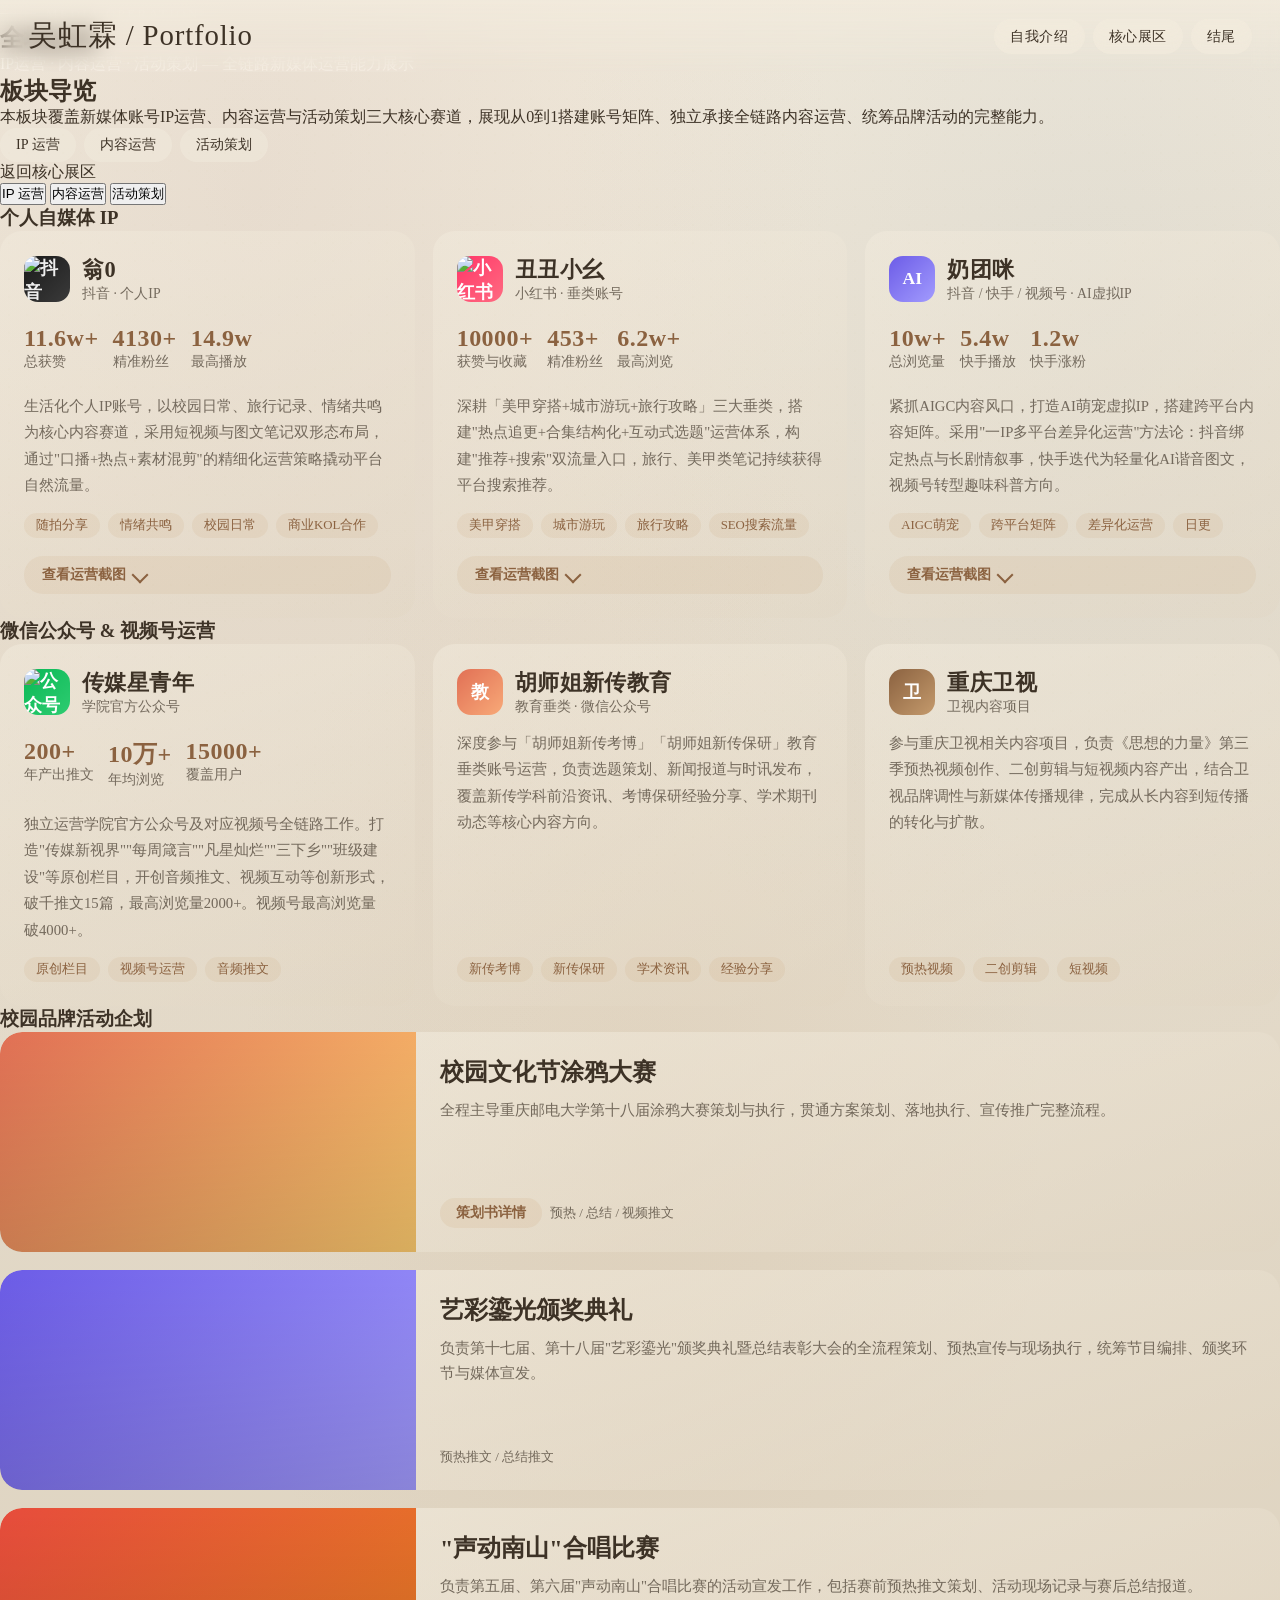
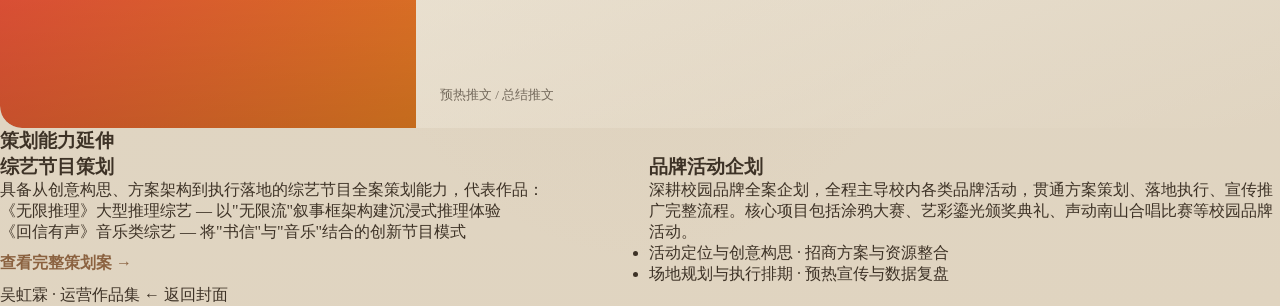
==== operate.html @ c3a998fe "初始化作品集网站 纯原生 HTML+CSS+JS 个人作品集，包含影像/运营/文案三大板块。" ====
<!DOCTYPE html>
<html lang="zh-CN">
<head>
    <meta charset="UTF-8">
    <meta name="viewport" content="width=device-width, initial-scale=1.0">
    <title>全域运营 - 新媒体与活动全链路展示</title>
    <link rel="stylesheet" href="style.css">
    <script defer src="main.js"></script>
</head>
<body>
    <main class="detail-shell">
        <header class="site-topbar">
            <a class="brand" href="index.html#about">吴虹霖 / Portfolio</a>
            <nav class="quick-links" aria-label="页面导航">
                <a href="index.html#about">自我介绍</a>
                <a href="index.html#board-motion">核心展区</a>
                <a href="index.html#closing">结尾</a>
            </nav>
        </header>

        <section class="detail-hero operate-hero">
            <div class="detail-hero__layout">
                <div class="detail-hero__media operate-hero__media">
                    <span class="eyebrow" style="color:#fff8ee">Media Operation</span>
                    <h1>全域运营</h1>
                    <p style="color:rgba(255,250,243,0.88)">IP运营 · 内容运营 · 活动策划 — 全链路新媒体运营能力展示</p>
                </div>
                <div class="detail-panel">
                    <h2>板块导览</h2>
                    <p>本板块覆盖新媒体账号IP运营、内容运营与活动策划三大核心赛道，展现从0到1搭建账号矩阵、独立承接全链路内容运营、统筹品牌活动的完整能力。</p>
                    <div class="tag-row">
                        <span>IP 运营</span>
                        <span>内容运营</span>
                        <span>活动策划</span>
                    </div>
                    <a class="link-button" href="index.html#showcase">返回核心展区</a>
                </div>
            </div>
        </section>

        <section class="operate-nav" role="tablist" aria-label="运营分类">
            <button class="operate-nav-tab is-active" type="button" data-target="ocat-ip">IP 运营</button>
            <button class="operate-nav-tab" type="button" data-target="ocat-content">内容运营</button>
            <button class="operate-nav-tab" type="button" data-target="ocat-event">活动策划</button>
        </section>

        <!-- IP 运营 -->
        <section id="ocat-ip" class="operate-cat is-active">

            <div class="operate-subcat">
                <h3 class="operate-subcat__title">个人自媒体 IP</h3>
                <div class="operate-grid operate-grid--3">

                    <!-- 抖音-翁0 -->
                    <article class="operate-card">
                        <div class="operate-card__header">
                            <div class="operate-card__icon operate-card__icon--douyin">
                                <img src="assets/operate/douyin_icon.png" alt="抖音">
                            </div>
                            <div>
                                <h3>翁0</h3>
                                <span style="color:var(--muted);font-size:0.86rem">抖音 · 个人IP</span>
                            </div>
                        </div>
                        <div class="operate-card__stat">
                            <div><strong>11.6w+</strong><span>总获赞</span></div>
                            <div><strong>4130+</strong><span>精准粉丝</span></div>
                            <div><strong>14.9w</strong><span>最高播放</span></div>
                        </div>
                        <p>生活化个人IP账号，以校园日常、旅行记录、情绪共鸣为核心内容赛道，采用短视频与图文笔记双形态布局，通过"口播+热点+素材混剪"的精细化运营策略撬动平台自然流量。</p>
                        <div class="operate-card__tags">
                            <span>随拍分享</span>
                            <span>情绪共鸣</span>
                            <span>校园日常</span>
                            <span>商业KOL合作</span>
                        </div>
                        <button class="gallery-toggle" type="button" aria-expanded="false">查看运营截图</button>
                        <div class="gallery-strip" hidden>
                            <div class="gallery-strip__inner">
                                <figure class="gallery-fig">
                                    <img src="assets/operate/weng0/overview.png" alt="账号总览" loading="lazy">
                                    <figcaption>账号主页总览</figcaption>
                                </figure>
                                <figure class="gallery-fig">
                                    <img src="assets/operate/weng0/viral.png" alt="爆款内容" loading="lazy">
                                    <figcaption>爆款内容数据</figcaption>
                                </figure>
                                <figure class="gallery-fig">
                                    <img src="assets/operate/weng0/kol1.png" alt="KOL合作1" loading="lazy">
                                    <figcaption>商业KOL合作</figcaption>
                                </figure>
                                <figure class="gallery-fig">
                                    <img src="assets/operate/weng0/kol2.png" alt="KOL合作2" loading="lazy">
                                    <figcaption>KOL合作案例</figcaption>
                                </figure>
                                <figure class="gallery-fig">
                                    <img src="assets/operate/weng0/hot1.png" alt="热点内容1" loading="lazy">
                                    <figcaption>热点内容</figcaption>
                                </figure>
                                <figure class="gallery-fig">
                                    <img src="assets/operate/weng0/hot2.png" alt="热点内容2" loading="lazy">
                                    <figcaption>热门视频</figcaption>
                                </figure>
                            </div>
                        </div>
                    </article>

                    <!-- 小红书-丑丑小幺 -->
                    <article class="operate-card">
                        <div class="operate-card__header">
                            <div class="operate-card__icon operate-card__icon--xhs">
                                <img src="assets/operate/xhs_icon.png" alt="小红书">
                            </div>
                            <div>
                                <h3>丑丑小幺</h3>
                                <span style="color:var(--muted);font-size:0.86rem">小红书 · 垂类账号</span>
                            </div>
                        </div>
                        <div class="operate-card__stat">
                            <div><strong>10000+</strong><span>获赞与收藏</span></div>
                            <div><strong>453+</strong><span>精准粉丝</span></div>
                            <div><strong>6.2w+</strong><span>最高浏览</span></div>
                        </div>
                        <p>深耕「美甲穿搭+城市游玩+旅行攻略」三大垂类，搭建"热点追更+合集结构化+互动式选题"运营体系，构建"推荐+搜索"双流量入口，旅行、美甲类笔记持续获得平台搜索推荐。</p>
                        <div class="operate-card__tags">
                            <span>美甲穿搭</span>
                            <span>城市游玩</span>
                            <span>旅行攻略</span>
                            <span>SEO搜索流量</span>
                        </div>
                        <button class="gallery-toggle" type="button" aria-expanded="false">查看运营截图</button>
                        <div class="gallery-strip" hidden>
                            <div class="gallery-strip__inner">
                                <figure class="gallery-fig">
                                    <img src="assets/operate/chouchou/overview.png" alt="账号总览" loading="lazy">
                                    <figcaption>账号主页总览</figcaption>
                                </figure>
                                <figure class="gallery-fig">
                                    <img src="assets/operate/chouchou/viral1.png" alt="爆款内容1" loading="lazy">
                                    <figcaption>爆款笔记</figcaption>
                                </figure>
                                <figure class="gallery-fig">
                                    <img src="assets/operate/chouchou/viral2.png" alt="爆款内容2" loading="lazy">
                                    <figcaption>热门内容</figcaption>
                                </figure>
                                <figure class="gallery-fig">
                                    <img src="assets/operate/chouchou/viral3.png" alt="爆款内容3" loading="lazy">
                                    <figcaption>搜索推荐流量</figcaption>
                                </figure>
                            </div>
                        </div>
                    </article>

                    <!-- 奶团咪矩阵 -->
                    <article class="operate-card">
                        <div class="operate-card__header">
                            <div class="operate-card__icon operate-card__icon--matrix">AI</div>
                            <div>
                                <h3>奶团咪</h3>
                                <span style="color:var(--muted);font-size:0.86rem">抖音 / 快手 / 视频号 · AI虚拟IP</span>
                            </div>
                        </div>
                        <div class="operate-card__stat">
                            <div><strong>10w+</strong><span>总浏览量</span></div>
                            <div><strong>5.4w</strong><span>快手播放</span></div>
                            <div><strong>1.2w</strong><span>快手涨粉</span></div>
                        </div>
                        <p>紧抓AIGC内容风口，打造AI萌宠虚拟IP，搭建跨平台内容矩阵。采用"一IP多平台差异化运营"方法论：抖音绑定热点与长剧情叙事，快手迭代为轻量化AI谐音图文，视频号转型趣味科普方向。</p>
                        <div class="operate-card__tags">
                            <span>AIGC萌宠</span>
                            <span>跨平台矩阵</span>
                            <span>差异化运营</span>
                            <span>日更</span>
                        </div>
                        <button class="gallery-toggle" type="button" aria-expanded="false">查看运营截图</button>
                        <div class="gallery-strip" hidden>
                            <div class="gallery-strip__inner">
                                <figure class="gallery-fig">
                                    <img src="assets/operate/naituan/ip.png" alt="IP形象" loading="lazy">
                                    <figcaption>AI虚拟IP形象</figcaption>
                                </figure>
                                <figure class="gallery-fig">
                                    <img src="assets/operate/naituan/douyin1.png" alt="抖音内容" loading="lazy">
                                    <figcaption>抖音 · 长剧情叙事</figcaption>
                                </figure>
                                <figure class="gallery-fig">
                                    <img src="assets/operate/naituan/kuaishou1.png" alt="快手内容" loading="lazy">
                                    <figcaption>快手 · 谐音图文</figcaption>
                                </figure>
                                <figure class="gallery-fig">
                                    <img src="assets/operate/naituan/shipinhao1.png" alt="视频号内容" loading="lazy">
                                    <figcaption>视频号 · 趣味科普</figcaption>
                                </figure>
                            </div>
                        </div>
                    </article>

                </div>
            </div>
        </section>

        <!-- 内容运营 -->
        <section id="ocat-content" class="operate-cat">

            <div class="operate-subcat">
                <h3 class="operate-subcat__title">微信公众号 & 视频号运营</h3>
                <div class="operate-grid operate-grid--3">

                    <!-- 传媒星青年 -->
                    <article class="operate-card">
                        <div class="operate-card__header">
                            <div class="operate-card__icon operate-card__icon--wechat">
                                <img src="assets/operate/wechat_icon.png" alt="公众号">
                            </div>
                            <div>
                                <h3>传媒星青年</h3>
                                <span style="color:var(--muted);font-size:0.86rem">学院官方公众号</span>
                            </div>
                        </div>
                        <div class="operate-card__stat">
                            <div><strong>200+</strong><span>年产出推文</span></div>
                            <div><strong>10万+</strong><span>年均浏览</span></div>
                            <div><strong>15000+</strong><span>覆盖用户</span></div>
                        </div>
                        <p>独立运营学院官方公众号及对应视频号全链路工作。打造"传媒新视界""每周箴言""凡星灿烂""三下乡""班级建设"等原创栏目，开创音频推文、视频互动等创新形式，破千推文15篇，最高浏览量2000+。视频号最高浏览量破4000+。</p>
                        <div class="operate-card__tags">
                            <span>原创栏目</span>
                            <span>视频号运营</span>
                            <span>音频推文</span>
                        </div>
                    </article>

                    <!-- 胡师姐团队 -->
                    <article class="operate-card">
                        <div class="operate-card__header">
                            <div class="operate-card__icon operate-card__icon--media">教</div>
                            <div>
                                <h3>胡师姐新传教育</h3>
                                <span style="color:var(--muted);font-size:0.86rem">教育垂类 · 微信公众号</span>
                            </div>
                        </div>
                        <p>深度参与「胡师姐新传考博」「胡师姐新传保研」教育垂类账号运营，负责选题策划、新闻报道与时讯发布，覆盖新传学科前沿资讯、考博保研经验分享、学术期刊动态等核心内容方向。</p>
                        <div class="operate-card__tags">
                            <span>新传考博</span>
                            <span>新传保研</span>
                            <span>学术资讯</span>
                            <span>经验分享</span>
                        </div>
                    </article>

                    <!-- 重庆卫视 -->
                    <article class="operate-card">
                        <div class="operate-card__header">
                            <div class="operate-card__icon operate-card__icon--event">卫</div>
                            <div>
                                <h3>重庆卫视</h3>
                                <span style="color:var(--muted);font-size:0.86rem">卫视内容项目</span>
                            </div>
                        </div>
                        <p>参与重庆卫视相关内容项目，负责《思想的力量》第三季预热视频创作、二创剪辑与短视频内容产出，结合卫视品牌调性与新媒体传播规律，完成从长内容到短传播的转化与扩散。</p>
                        <div class="operate-card__tags">
                            <span>预热视频</span>
                            <span>二创剪辑</span>
                            <span>短视频</span>
                        </div>
                    </article>

                </div>
            </div>
        </section>

        <!-- 活动策划 -->
        <section id="ocat-event" class="operate-cat">

            <div class="operate-subcat">
                <h3 class="operate-subcat__title">校园品牌活动企划</h3>
                <div class="operate-event-grid">

                    <!-- 涂鸦大赛 -->
                    <article class="operate-event-card">
                        <div class="operate-event-card__media" style="background: linear-gradient(135deg, #e17055, #fdcb6e);"></div>
                        <div class="operate-event-card__body">
                            <h3>校园文化节涂鸦大赛</h3>
                            <p>全程主导重庆邮电大学第十八届涂鸦大赛策划与执行，贯通方案策划、落地执行、宣传推广完整流程。</p>
                            <div class="operate-event-card__links">
                                <a href="https://pan.baidu.com/s/1Wp0K4DHr8hJNwLtdioJUhw?pwd=kpxg" target="_blank" rel="noreferrer">策划书详情</a>
                                <span style="font-size:0.82rem;color:var(--muted);align-self:center">预热 / 总结 / 视频推文</span>
                            </div>
                        </div>
                    </article>

                    <!-- 艺彩鎏光 -->
                    <article class="operate-event-card">
                        <div class="operate-event-card__media" style="background: linear-gradient(135deg, #6c5ce7, #a29bfe);"></div>
                        <div class="operate-event-card__body">
                            <h3>艺彩鎏光颁奖典礼</h3>
                            <p>负责第十七届、第十八届"艺彩鎏光"颁奖典礼暨总结表彰大会的全流程策划、预热宣传与现场执行，统筹节目编排、颁奖环节与媒体宣发。</p>
                            <div class="operate-event-card__links">
                                <span style="font-size:0.82rem;color:var(--muted);">预热推文 / 总结推文</span>
                            </div>
                        </div>
                    </article>

                    <!-- 声动南山 -->
                    <article class="operate-event-card">
                        <div class="operate-event-card__media" style="background: linear-gradient(135deg, #e74c3c, #e67e22);"></div>
                        <div class="operate-event-card__body">
                            <h3>"声动南山"合唱比赛</h3>
                            <p>负责第五届、第六届"声动南山"合唱比赛的活动宣发工作，包括赛前预热推文策划、活动现场记录与赛后总结报道。</p>
                            <div class="operate-event-card__links">
                                <span style="font-size:0.82rem;color:var(--muted);">预热推文 / 总结推文</span>
                            </div>
                        </div>
                    </article>

                </div>
            </div>

            <div class="operate-subcat">
                <h3 class="operate-subcat__title">策划能力延伸</h3>
                <div class="operate-grid operate-grid--2">
                    <div class="operate-hero-card">
                        <h3>综艺节目策划</h3>
                        <p>具备从创意构思、方案架构到执行落地的综艺节目全案策划能力，代表作品：</p>
                        <ul>
                            <li>《无限推理》大型推理综艺 — 以"无限流"叙事框架构建沉浸式推理体验</li>
                            <li>《回信有声》音乐类综艺 — 将"书信"与"音乐"结合的创新节目模式</li>
                        </ul>
                        <div style="margin-top:10px">
                            <a href="article.html#cat-planning" style="color:var(--accent);font-weight:600">查看完整策划案 →</a>
                        </div>
                    </div>
                    <div class="operate-hero-card">
                        <h3>品牌活动企划</h3>
                        <p>深耕校园品牌全案企划，全程主导校内各类品牌活动，贯通方案策划、落地执行、宣传推广完整流程。核心项目包括涂鸦大赛、艺彩鎏光颁奖典礼、声动南山合唱比赛等校园品牌活动。</p>
                        <ul>
                            <li>活动定位与创意构思 · 招商方案与资源整合</li>
                            <li>场地规划与执行排期 · 预热宣传与数据复盘</li>
                        </ul>
                    </div>
                </div>
            </div>
        </section>

        <footer class="footer-note">
            <span>吴虹霖 · 运营作品集</span>
            <a href="index.html#hero">← 返回封面</a>
        </footer>
    </main>

    <script>
        const operateNavTabs = Array.from(document.querySelectorAll('.operate-nav-tab'));
        const operateCats = Array.from(document.querySelectorAll('.operate-cat'));

        function activateCat(catId) {
            operateNavTabs.forEach(t => {
                t.classList.toggle('is-active', t.dataset.target === catId);
            });
            operateCats.forEach(c => {
                c.classList.toggle('is-active', c.id === catId);
            });
        }

        operateNavTabs.forEach((tab) => {
            tab.addEventListener('click', () => {
                activateCat(tab.dataset.target);
                history.replaceState(null, '', '#' + tab.dataset.target);
            });
        });

        function handleHash() {
            const hash = window.location.hash.replace('#', '');
            if (hash) {
                const target = document.getElementById(hash);
                if (target && target.classList.contains('operate-cat')) {
                    activateCat(hash);
                    setTimeout(() => {
                        document.querySelector('.operate-nav').scrollIntoView({ behavior: 'smooth', block: 'start' });
                    }, 100);
                }
            }
        }

        handleHash();
        window.addEventListener('hashchange', handleHash);

        document.querySelectorAll('.gallery-toggle').forEach(btn => {
            btn.addEventListener('click', () => {
                const strip = btn.nextElementSibling;
                const expanded = btn.getAttribute('aria-expanded') === 'true';
                btn.setAttribute('aria-expanded', !expanded);
                strip.hidden = expanded;
            });
        });
    </script>
</body>
</html>
---- style.css ----
/* ============================================================
   吴虹霖个人作品集 · 主样式表
   设计方向：胶片文艺风 — 暖调底色 + 渐变层次 + 细腻质感
   全响应式，含视频弹窗、卡片hover动效、标签切换等组件
   ============================================================ */

/* -------------------- 基础重置 -------------------- */
* {
    margin: 0;
    padding: 0;
    box-sizing: border-box;
}

:root {
    --bg: #e8dfcf;
    --cream: #f2ebdd;
    --warm: #e0d4c0;
    --text: #3d3226;
    --muted: rgba(61, 50, 38, 0.68);
    --accent: #8b6240;
    --accent-soft: #c49a6c;
    --dusty-rose: #c4a8a0;
    --dusty-blue: #9dafb8;
    --dark: #2d241c;
    /* 弹窗用色 */
    --modal-bg: rgba(18, 16, 10, 0.92);
}

html {
    scroll-behavior: smooth;
}

body {
    min-height: 100vh;
    color: var(--text);
    font-family: "Songti SC", "STSong", "Noto Serif SC", serif;
    /* 多层径向渐变模拟胶片暖调质感 */
    background:
        radial-gradient(ellipse at 20% 10%, rgba(196, 168, 160, 0.16), transparent 40%),
        radial-gradient(ellipse at 85% 15%, rgba(157, 175, 184, 0.13), transparent 35%),
        radial-gradient(ellipse at 50% 60%, rgba(196, 154, 108, 0.10), transparent 45%),
        linear-gradient(175deg, var(--cream) 0%, var(--bg) 30%, #e0d6c4 70%, var(--warm) 100%);
    overflow-x: hidden;
}

/* 细微噪点纹理覆盖层 */
body::before {
    content: "";
    position: fixed;
    inset: 0;
    pointer-events: none;
    opacity: 0.10;
    background-image: radial-gradient(rgba(125, 95, 58, 0.08) 1px, transparent 1px);
    background-size: 18px 18px;
    z-index: 0;
}

a {
    color: inherit;
    text-decoration: none;
}

button, a {
    -webkit-tap-highlight-color: transparent;
}

img {
    display: block;
    max-width: 100%;
}

.snap-scene {
    scroll-snap-type: y proximity;
}

/* -------------------- 顶栏导航 -------------------- */
.site-topbar {
    position: absolute;
    top: 0;
    left: 0;
    right: 0;
    z-index: 20;
    display: flex;
    align-items: center;
    justify-content: space-between;
    gap: 20px;
    padding: 16px 28px;
    background: linear-gradient(180deg, rgba(242, 235, 221, 0.78), transparent);
    backdrop-filter: blur(12px);
}

.brand {
    font-family: "Caveat", "Brush Script MT", cursive;
    font-size: 1.8rem;
    letter-spacing: 0.03em;
    color: var(--text);
}

.quick-links {
    display: flex;
    flex-wrap: wrap;
    gap: 8px;
    align-items: center;
}

.quick-links a {
    padding: 8px 16px;
    border-radius: 999px;
    background: rgba(242, 235, 221, 0.55);
    backdrop-filter: blur(6px);
    font-size: 0.9rem;
    letter-spacing: 0.04em;
    transition: background-color 0.25s ease, transform 0.25s ease;
}

.quick-links a:hover,
.quick-links a:focus-visible {
    background: rgba(196, 154, 108, 0.2);
    transform: translateY(-1px);
}

/* -------------------- 通用区块 -------------------- */
.scene {
    min-height: 100svh;
    padding: 92px 28px 34px;
    scroll-snap-align: start;
    position: relative;
    z-index: 1;
}

.eyebrow {
    display: inline-flex;
    align-items: center;
    gap: 10px;
    font-size: 0.82rem;
    letter-spacing: 0.18em;
    text-transform: uppercase;
    color: var(--accent);
    opacity: 0.8;
}

.eyebrow::before {
    content: "";
    width: 36px;
    height: 1px;
    background: currentColor;
}

/* -------------------- 封面区 -------------------- */
.hero-scene {
    display: grid;
    grid-template-rows: minmax(100svh, 1fr) auto;
    gap: 18px;
    align-items: start;
    position: relative;
    overflow: visible;
    padding-left: 0;
    padding-right: 0;
    padding-top: 0;
}

.hero-media {
    margin: 0;
    position: relative;
    z-index: 1;
    min-height: 100svh;
    height: 100svh;
    overflow: hidden;
}

.hero-media img {
    width: 100%;
    height: 100%;
    object-fit: cover;
    display: block;
}

/* 封面底部渐变蒙层 */
.hero-media::after {
    content: "";
    position: absolute;
    inset: 0;
    background: linear-gradient(180deg, rgba(232, 223, 207, 0.02) 0%, rgba(45, 36, 28, 0.28) 100%);
    pointer-events: none;
}

.hero-media figcaption {
    position: absolute;
    left: 20px;
    right: 20px;
    bottom: 20px;
    z-index: 1;
    display: flex;
    justify-content: space-between;
    gap: 16px;
    padding: 14px 20px;
    border-radius: 20px;
    background: rgba(242, 235, 221, 0.55);
    backdrop-filter: blur(14px);
}

.hero-media figcaption span {
    color: var(--accent);
    letter-spacing: 0.12em;
    text-transform: uppercase;
    font-size: 0.78rem;
}

.hero-media figcaption strong {
    font-size: 0.95rem;
}

.hero-layer--below {
    position: relative;
    z-index: 1;
    max-width: 860px;
    padding: 6px 8px 18px;
}

/* 手写体标题公用 */
.hero-layer--below h1,
.about-shell h2,
.showcase-heading h2,
.board-copy h3,
.closing-overlay h2 {
    font-family: "Caveat", "Brush Script MT", cursive;
    letter-spacing: 0.02em;
}

.hero-layer--below h1 {
    margin-top: 10px;
    font-size: clamp(4rem, 12vw, 7.8rem);
    line-height: 0.92;
    background: linear-gradient(135deg, var(--dark) 0%, var(--accent) 100%);
    -webkit-background-clip: text;
    -webkit-text-fill-color: transparent;
    background-clip: text;
}

.hero-lead,
.about-lead,
.board-intro,
.work-card p {
    color: var(--muted);
    line-height: 1.9;
}

.hero-lead {
    max-width: 40rem;
    margin-top: 18px;
    font-size: 1.05rem;
}

.hero-actions {
    display: flex;
    flex-wrap: wrap;
    gap: 12px;
    margin-top: 24px;
}

.hero-note {
    margin-top: 18px;
    color: rgba(61, 50, 38, 0.48);
    letter-spacing: 0.06em;
    font-size: 0.9rem;
}

/* 按钮 */
.btn {
    display: inline-flex;
    align-items: center;
    justify-content: center;
    min-height: 46px;
    padding: 0 22px;
    border-radius: 999px;
    font-weight: 600;
    font-size: 0.94rem;
    transition: transform 0.25s ease, background-color 0.25s ease, box-shadow 0.25s ease;
}

.btn-primary {
    background: linear-gradient(135deg, var(--accent), #a67c4e);
    color: #faf3e8;
}

.btn-secondary {
    background: rgba(242, 235, 221, 0.6);
    color: var(--text);
}

.btn:hover,
.btn:focus-visible {
    transform: translateY(-2px);
}

.btn-primary:hover {
    box-shadow: 0 8px 24px rgba(139, 98, 64, 0.28);
}

/* -------------------- 自我介绍区 -------------------- */
.about-scene,
.showcase-scene {
    display: grid;
    align-content: center;
}

.about-shell {
    max-width: 1080px;
    margin: 0 auto;
    padding-top: 8px;
}

.about-shell h2 {
    margin: 8px 0 10px;
    font-size: clamp(3rem, 6.6vw, 4.6rem);
    background: linear-gradient(135deg, var(--dusty-rose) 0%, var(--accent) 70%);
    -webkit-background-clip: text;
    -webkit-text-fill-color: transparent;
    background-clip: text;
}

.about-lead {
    max-width: 64ch;
    font-size: 1.04rem;
    margin-bottom: 4px;
}

/* ---- 上排：照片 + 信息 + 亮点 ---- */
.about-top {
    display: grid;
    grid-template-columns: 220px minmax(0, 1fr) 200px;
    gap: 20px;
    margin-top: 24px;
    align-items: stretch;
}

/* 照片区 */
.about-photo {
    margin: 0;
    border-radius: 22px;
    overflow: hidden;
    background: linear-gradient(160deg, #4a3d52, #6d5a7a, #9c8aad, #3d2e24);
    position: relative;
    isolation: isolate;
    min-height: 280px;
    display: flex;
    align-items: flex-end;
}

.about-photo::after {
    content: "";
    position: absolute;
    inset: 0;
    z-index: 0;
    background: linear-gradient(180deg, rgba(61, 50, 38, 0.05), rgba(45, 36, 28, 0.45));
}

.about-photo__inner {
    position: relative;
    z-index: 1;
    padding: 24px 20px;
}

.about-photo__name {
    font-family: "Caveat", "Brush Script MT", cursive;
    font-size: 2.4rem;
    color: #faf3e8;
    letter-spacing: 0.04em;
    text-shadow: 0 2px 12px rgba(0, 0, 0, 0.3);
}

.about-photo__sub {
    display: inline-block;
    margin-top: 6px;
    padding: 4px 12px;
    border-radius: 999px;
    background: rgba(250, 243, 232, 0.2);
    color: rgba(250, 243, 232, 0.9);
    font-size: 0.8rem;
    letter-spacing: 0.08em;
    backdrop-filter: blur(4px);
}

/* 亮点数据 */
.about-highlights {
    display: grid;
    grid-template-rows: repeat(4, 1fr);
    gap: 12px;
}

.highlight-stat {
    background: linear-gradient(160deg, rgba(196, 168, 160, 0.18), rgba(157, 175, 184, 0.12), rgba(242, 235, 221, 0.45));
    border-radius: 16px;
    padding: 14px 18px;
    display: flex;
    flex-direction: column;
    justify-content: center;
    transition: transform 0.25s ease, background 0.3s ease;
}

.highlight-stat:hover {
    transform: translateY(-2px);
    background: linear-gradient(160deg, rgba(196, 168, 160, 0.25), rgba(157, 175, 184, 0.18), rgba(242, 235, 221, 0.58));
}

.highlight-stat strong {
    font-family: "Caveat", "Brush Script MT", cursive;
    font-size: clamp(1.8rem, 3vw, 2.4rem);
    color: var(--accent);
    letter-spacing: 0.02em;
    line-height: 1.1;
}

.highlight-stat span {
    font-size: 0.78rem;
    color: var(--muted);
    margin-top: 2px;
    letter-spacing: 0.04em;
}

/* 基本信息网格 */
.about-info__grid {
    display: grid;
    grid-template-columns: 1fr 1fr;
    gap: 10px 18px;
}

.about-info__grid div {
    display: flex;
    flex-direction: column;
    gap: 2px;
}

.about-info__grid span {
    font-size: 0.76rem;
    color: var(--accent);
    opacity: 0.7;
    letter-spacing: 0.06em;
}

.about-info__grid strong {
    font-size: 0.94rem;
    color: var(--text);
    font-weight: 600;
}

/* ---- 下排：能力卡片 ---- */
.about-bottom {
    display: grid;
    grid-template-columns: repeat(4, 1fr);
    gap: 16px;
    margin-top: 20px;
}

/* 保持 about-card 基础样式 */
.about-card {
    background: linear-gradient(135deg, rgba(242, 235, 221, 0.5), rgba(224, 212, 192, 0.3));
    border-radius: 22px;
    padding: 22px 24px;
    transition: background 0.35s ease, transform 0.3s ease, box-shadow 0.3s ease;
}

.about-card:hover {
    background: linear-gradient(135deg, rgba(242, 235, 221, 0.7), rgba(224, 212, 192, 0.45));
    transform: translateY(-3px);
    box-shadow: 0 12px 32px rgba(61, 50, 38, 0.08);
}

.about-card h3 {
    font-family: "Caveat", "Brush Script MT", cursive;
    font-size: 1.25rem;
    margin-bottom: 8px;
    color: var(--accent);
}

.about-card p {
    color: var(--muted);
    line-height: 1.85;
    font-size: 0.92rem;
}

/* 核心技能卡片 */
.about-card--skills ul {
    list-style: none;
    padding: 0;
    display: grid;
    gap: 10px;
}

.about-card--skills li {
    color: var(--muted);
    line-height: 1.8;
    font-size: 0.9rem;
}

.about-card--skills li strong {
    display: block;
    font-size: 0.78rem;
    color: var(--accent);
    letter-spacing: 0.06em;
    margin-bottom: 2px;
}

/* 联系方式 & 证书卡片 */
.about-card--contact p {
    font-size: 0.88rem;
    margin-bottom: 4px;
}

.about-cert-tags {
    display: flex;
    flex-wrap: wrap;
    gap: 6px;
    margin-top: 12px;
}

.about-cert-tags span {
    display: inline-flex;
    align-items: center;
    min-height: 30px;
    padding: 0 12px;
    border-radius: 999px;
    background: rgba(196, 154, 108, 0.12);
    color: var(--accent);
    font-size: 0.78rem;
    letter-spacing: 0.04em;
}

/* ---- 响应式 ---- */
@media (max-width: 1080px) {
    .about-top {
        grid-template-columns: 1fr;
    }

    .about-photo {
        min-height: 200px;
    }

    .about-highlights {
        grid-template-columns: repeat(4, 1fr);
        grid-template-rows: auto;
    }

    .about-bottom {
        grid-template-columns: repeat(2, 1fr);
    }
}

@media (max-width: 768px) {
    .about-highlights {
        grid-template-columns: repeat(2, 1fr);
    }

    .about-bottom {
        grid-template-columns: 1fr;
    }

    .about-info__grid {
        grid-template-columns: 1fr;
    }

    .about-photo {
        min-height: 160px;
    }

    .about-photo__name {
        font-size: 1.8rem;
    }
}

/* -------------------- 展区通用 -------------------- */
.showcase-heading {
    display: grid;
    gap: 16px;
    margin-bottom: 22px;
}

.showcase-heading h2 {
    font-size: clamp(2.8rem, 5.8vw, 4.2rem);
    margin: 10px 0 8px;
    background: linear-gradient(135deg, var(--dusty-blue) 0%, var(--accent) 70%);
    -webkit-background-clip: text;
    -webkit-text-fill-color: transparent;
    background-clip: text;
}

.showcase-heading p {
    max-width: 54rem;
    color: var(--muted);
}

/* 大板块切换标签 */
.slide-tabs {
    display: flex;
    flex-wrap: wrap;
    gap: 10px;
}

.slide-tab {
    min-height: 44px;
    padding: 0 20px;
    border-radius: 999px;
    border: none;
    background: rgba(242, 235, 221, 0.55);
    color: var(--text);
    cursor: pointer;
    font-family: inherit;
    font-size: 0.93rem;
    transition: transform 0.25s ease, background-color 0.25s ease, box-shadow 0.25s ease;
}

.slide-tab:hover,
.slide-tab:focus-visible {
    transform: translateY(-2px);
}

.slide-tab.is-active {
    background: linear-gradient(135deg, var(--accent), var(--accent-soft));
    color: #faf3e8;
    box-shadow: 0 6px 18px rgba(139, 98, 64, 0.25);
}

/* 板块横向视口 */
.board-viewport {
    display: grid;
    grid-auto-flow: column;
    grid-auto-columns: 100%;
    gap: 18px;
    overflow-x: auto;
    padding-bottom: 8px;
    scroll-snap-type: x mandatory;
    scrollbar-width: none;
}

.board-viewport::-webkit-scrollbar {
    display: none;
}

/* 每个板块幻灯片 */
.board-slide {
    min-height: calc(100svh - 180px);
    padding: 10px 6px 8px;
    scroll-snap-align: start;
    display: grid;
    grid-template-columns: minmax(0, 0.8fr) minmax(0, 1.2fr);
    gap: 24px;
    overflow-y: auto;
    max-height: calc(100svh - 140px);
}

/* 板块左侧介绍 */
.board-copy {
    display: grid;
    align-content: start;
    gap: 14px;
    padding: 12px 0 0;
}

.board-copy h3 {
    font-size: clamp(2.6rem, 5vw, 4.2rem);
    background: linear-gradient(135deg, var(--text) 0%, var(--accent) 100%);
    -webkit-background-clip: text;
    -webkit-text-fill-color: transparent;
    background-clip: text;
}

/* 板块右侧详情区 */
.board-detail-area {
    overflow-y: auto;
    padding-right: 6px;
}

/* 子分类标签（板块内） */
.inline-tabs {
    display: flex;
    flex-wrap: wrap;
    gap: 8px;
    margin-bottom: 18px;
    position: sticky;
    top: 0;
    z-index: 5;
    padding: 8px 0;
    background: linear-gradient(180deg, var(--bg) 60%, transparent);
}

.inline-tab {
    min-height: 38px;
    padding: 0 18px;
    border-radius: 999px;
    border: none;
    background: rgba(242, 235, 221, 0.55);
    color: var(--text);
    cursor: pointer;
    font-family: inherit;
    font-size: 0.88rem;
    transition: transform 0.25s ease, background-color 0.25s ease;
}

.inline-tab:hover,
.inline-tab:focus-visible {
    transform: translateY(-2px);
}

.inline-tab.is-active {
    background: linear-gradient(135deg, var(--accent), var(--accent-soft));
    color: #faf3e8;
}

/* 子分类内容区 */
.inline-cat {
    display: none;
}

.inline-cat.is-active {
    display: block;
}

/* 标签行 */
.tag-row {
    display: flex;
    flex-wrap: wrap;
    gap: 8px;
}

.tag-row span {
    display: inline-flex;
    align-items: center;
    min-height: 34px;
    padding: 0 16px;
    border-radius: 999px;
    background: rgba(242, 235, 221, 0.5);
    color: var(--text);
    font-size: 0.88rem;
}

/* -------------------- 板块封面卡片 -------------------- */
.board-cover {
    width: 100%;
    height: 200px;
    border-radius: 18px;
    overflow: hidden;
    position: relative;
}

.board-cover--video {
    background: linear-gradient(135deg, #1a1a2e, #2d2d44);
}

.board-cover--video video {
    width: 100%;
    height: 100%;
    object-fit: cover;
    display: block;
}

.board-cover--operate {
    background: linear-gradient(135deg, rgba(196, 168, 160, 0.35), rgba(157, 175, 184, 0.25));
}

.board-cover--operate img,
.board-cover--writing img {
    width: 100%;
    height: 100%;
    object-fit: cover;
    display: block;
}

.board-cover--writing {
    height: auto;
}

/* -------------------- 视频作品列表 -------------------- */
.video-work-list {
    display: grid;
    gap: 24px;
}

.video-work {
    display: grid;
    grid-template-columns: minmax(0, 1.05fr) minmax(0, 0.95fr);
    gap: 0;
    border-radius: 22px;
    overflow: hidden;
    transition: transform 0.3s ease, box-shadow 0.3s ease;
}

.video-work:hover {
    transform: translateY(-3px);
    box-shadow: 0 14px 36px rgba(61, 50, 38, 0.1);
}

.video-work--reverse {
    grid-template-columns: minmax(0, 0.95fr) minmax(0, 1.05fr);
}

.video-work--reverse .video-work__stage {
    order: 2;
}

.video-work--reverse .video-work__info {
    order: 1;
}

/* 视频预览舞台 */
.video-work__stage {
    min-height: 380px;
    position: relative;
    background: #1e1e30;
    overflow: hidden;
    isolation: isolate;
    cursor: pointer;
    border-radius: 22px 0 0 22px;
}

.video-work--reverse .video-work__stage {
    border-radius: 0 22px 22px 0;
}

.video-work__player {
    position: absolute;
    inset: 0;
    width: 100%;
    height: 100%;
    object-fit: cover;
    z-index: 0;
}

/* 视频舞台占位（无预览视频时） */
.video-work__stage--placeholder {
    background: linear-gradient(160deg, #2a2a40, #3d3d60, #505080, #1e1e30);
}

.video-work__stage--placeholder::before {
    content: "";
    position: absolute;
    inset: 0;
    background: radial-gradient(ellipse at center, rgba(255, 255, 255, 0.04), transparent 65%);
    z-index: 1;
}

/* 视频覆盖层 */
.video-work__overlay {
    position: absolute;
    inset: 0;
    z-index: 2;
    display: flex;
    flex-direction: column;
    justify-content: flex-end;
    padding: 28px;
    background: linear-gradient(180deg, rgba(0, 0, 0, 0.03), rgba(0, 0, 0, 0.55));
    pointer-events: none;
}

.video-work__tag {
    position: relative;
    z-index: 1;
    width: fit-content;
    padding: 6px 14px;
    border-radius: 999px;
    background: rgba(242, 235, 221, 0.68);
    font-size: 0.78rem;
    letter-spacing: 0.1em;
    color: var(--text);
    margin-bottom: 14px;
    backdrop-filter: blur(8px);
}

.video-work__title {
    position: relative;
    z-index: 1;
    font-family: "Caveat", "Brush Script MT", cursive;
    font-size: clamp(2.4rem, 4.2vw, 3.6rem);
    color: #faf3e8;
    letter-spacing: 0.04em;
    margin-bottom: 6px;
    text-shadow: 0 2px 16px rgba(0, 0, 0, 0.45);
}

.video-work__sub {
    position: relative;
    z-index: 1;
    color: rgba(250, 243, 232, 0.8);
    font-size: 0.92rem;
}

/* 视频播放按钮 */
.video-work__play {
    position: absolute;
    top: 50%;
    left: 50%;
    transform: translate(-50%, -50%);
    z-index: 3;
    width: 60px;
    height: 60px;
    border-radius: 50%;
    border: none;
    background: rgba(0, 0, 0, 0.3);
    color: #fff;
    font-size: 1.3rem;
    cursor: pointer;
    backdrop-filter: blur(10px);
    transition: transform 0.25s ease, background-color 0.25s ease, box-shadow 0.25s ease;
    display: flex;
    align-items: center;
    justify-content: center;
}

.video-work__play:hover,
.video-work__play:focus-visible {
    transform: translate(-50%, -50%) scale(1.12);
    background: rgba(0, 0, 0, 0.5);
    box-shadow: 0 8px 24px rgba(0, 0, 0, 0.3);
}

.video-work__play.is-playing {
    opacity: 0;
}

.video-work__stage:hover .video-work__play.is-playing {
    opacity: 1;
}

/* 视频信息区 */
.video-work__info {
    display: flex;
    flex-direction: column;
    justify-content: space-between;
    padding: 28px;
    gap: 18px;
    background: linear-gradient(160deg, rgba(242, 235, 221, 0.6), rgba(224, 212, 192, 0.35));
}

.video-work__role p {
    color: var(--text);
    font-size: 0.96rem;
    margin-top: 4px;
}

.video-work__desc p {
    color: var(--muted);
    line-height: 1.85;
    font-size: 0.94rem;
    margin-top: 12px;
}

.video-work__actions {
    display: flex;
    flex-wrap: wrap;
    gap: 10px;
}

.video-work__link {
    display: inline-flex;
    align-items: center;
    min-height: 44px;
    padding: 0 22px;
    border-radius: 999px;
    font-weight: 600;
    font-size: 0.92rem;
    background: linear-gradient(135deg, var(--accent), var(--accent-soft));
    color: #faf3e8;
    transition: transform 0.25s ease, box-shadow 0.25s ease;
}

.video-work__link:hover,
.video-work__link:focus-visible {
    transform: translateY(-2px);
    box-shadow: 0 6px 18px rgba(139, 98, 64, 0.25);
}

.video-work__link--alt {
    background: rgba(242, 235, 221, 0.6);
    color: var(--text);
}

/* -------------------- 运营卡片 -------------------- */
.operate-grid {
    display: grid;
    gap: 18px;
}

.operate-grid--3 {
    grid-template-columns: repeat(3, minmax(0, 1fr));
}

.operate-grid--2 {
    grid-template-columns: repeat(2, minmax(0, 1fr));
}

.operate-card {
    background: linear-gradient(160deg, rgba(242, 235, 221, 0.5), rgba(224, 212, 192, 0.28));
    border-radius: 22px;
    padding: 24px;
    display: flex;
    flex-direction: column;
    gap: 14px;
    transition: background 0.35s ease, transform 0.3s ease, box-shadow 0.3s ease;
}

.operate-card:hover {
    background: linear-gradient(160deg, rgba(242, 235, 221, 0.7), rgba(224, 212, 192, 0.42));
    transform: translateY(-3px);
    box-shadow: 0 12px 32px rgba(61, 50, 38, 0.08);
}

.operate-card__header {
    display: flex;
    align-items: center;
    gap: 12px;
}

.operate-card__icon {
    width: 46px;
    height: 46px;
    border-radius: 14px;
    display: flex;
    align-items: center;
    justify-content: center;
    font-size: 1.1rem;
    flex-shrink: 0;
    font-weight: 700;
}

/* 各平台图标配色 */
.operate-card__icon--douyin { background: linear-gradient(135deg, #1a1a1a, #3a3a3a); color: #eee; }
.operate-card__icon--xhs { background: linear-gradient(135deg, #ff3668, #ff6b81); color: #fff; }
.operate-card__icon--matrix { background: linear-gradient(135deg, #6c5ce7, #a29bfe); color: #fff; }
.operate-card__icon--wechat { background: linear-gradient(135deg, #0ab855, #2ecc71); color: #fff; }
.operate-card__icon--media { background: linear-gradient(135deg, #e17055, #f8a978); color: #fff; }
.operate-card__icon--event { background: linear-gradient(135deg, var(--accent), var(--accent-soft)); color: #fff; }

.operate-card__icon img {
    width: 100%;
    height: 100%;
    object-fit: contain;
    border-radius: 12px;
}

.operate-card h3 {
    font-family: "Caveat", "Brush Script MT", cursive;
    font-size: 1.4rem;
    letter-spacing: 0.02em;
    line-height: 1.3;
}

.operate-card__stat {
    display: flex;
    flex-wrap: wrap;
    gap: 14px;
    padding: 8px 0;
}

.operate-card__stat span {
    font-size: 0.86rem;
    color: var(--muted);
}

.operate-card__stat strong {
    display: block;
    font-family: "Caveat", "Brush Script MT", cursive;
    font-size: 1.5rem;
    color: var(--accent);
    letter-spacing: 0.02em;
}

.operate-card p {
    color: var(--muted);
    line-height: 1.8;
    font-size: 0.92rem;
}

.operate-card__tags {
    display: flex;
    flex-wrap: wrap;
    gap: 8px;
    margin-top: auto;
}

.operate-card__tags span {
    padding: 4px 12px;
    border-radius: 999px;
    background: rgba(196, 154, 108, 0.12);
    font-size: 0.8rem;
    color: var(--accent);
}

/* 运营事件卡片 */
.operate-event-grid {
    display: grid;
    gap: 18px;
}

.operate-event-card {
    display: grid;
    grid-template-columns: minmax(0, 0.65fr) minmax(0, 1.35fr);
    gap: 0;
    border-radius: 22px;
    overflow: hidden;
    transition: transform 0.3s ease, box-shadow 0.3s ease;
}

.operate-event-card:hover {
    transform: translateY(-3px);
    box-shadow: 0 12px 32px rgba(61, 50, 38, 0.08);
}

.operate-event-card__media {
    min-height: 220px;
    background-size: cover;
    background-position: center;
    border-radius: 22px 0 0 22px;
    position: relative;
}

.operate-event-card__media::after {
    content: "";
    position: absolute;
    inset: 0;
    background: linear-gradient(180deg, transparent, rgba(0, 0, 0, 0.15));
}

.operate-event-card__body {
    padding: 24px;
    display: flex;
    flex-direction: column;
    gap: 10px;
    background: linear-gradient(160deg, rgba(242, 235, 221, 0.6), rgba(224, 212, 192, 0.32));
}

.operate-event-card__body h3 {
    font-family: "Caveat", "Brush Script MT", cursive;
    font-size: 1.5rem;
}

.operate-event-card__body p {
    color: var(--muted);
    line-height: 1.7;
    font-size: 0.92rem;
}

.operate-event-card__links {
    display: flex;
    flex-wrap: wrap;
    gap: 8px;
    margin-top: auto;
}

.operate-event-card__links a {
    padding: 6px 16px;
    border-radius: 999px;
    background: rgba(196, 154, 108, 0.14);
    color: var(--accent);
    font-size: 0.86rem;
    font-weight: 600;
    transition: background-color 0.25s ease, transform 0.25s ease;
}

.operate-event-card__links a:hover {
    background: rgba(196, 154, 108, 0.25);
    transform: translateY(-1px);
}

/* -------------------- 截图画廊 -------------------- */
.gallery-toggle {
    display: inline-flex;
    align-items: center;
    gap: 8px;
    min-height: 38px;
    padding: 0 18px;
    border-radius: 999px;
    border: none;
    background: rgba(196, 154, 108, 0.12);
    color: var(--accent);
    cursor: pointer;
    font-family: inherit;
    font-size: 0.86rem;
    font-weight: 600;
    margin-top: 4px;
    transition: background-color 0.25s ease, transform 0.25s ease;
}

.gallery-toggle:hover,
.gallery-toggle:focus-visible {
    background: rgba(196, 154, 108, 0.22);
    transform: translateY(-1px);
}

.gallery-toggle::after {
    content: "";
    width: 10px;
    height: 10px;
    border-right: 2px solid currentColor;
    border-bottom: 2px solid currentColor;
    transform: rotate(45deg);
    transition: transform 0.25s ease;
}

.gallery-toggle[aria-expanded="true"]::after {
    transform: rotate(-135deg);
}

.gallery-strip {
    margin-top: 8px;
    overflow-x: auto;
    scroll-snap-type: x mandatory;
    scrollbar-width: thin;
    scrollbar-color: var(--accent-soft) transparent;
    -webkit-overflow-scrolling: touch;
}

.gallery-strip__inner {
    display: flex;
    gap: 12px;
    padding-bottom: 6px;
    width: max-content;
}

.gallery-fig {
    flex: 0 0 auto;
    width: 220px;
    scroll-snap-align: start;
    border-radius: 14px;
    overflow: hidden;
    background: rgba(242, 235, 221, 0.3);
}

.gallery-fig img {
    width: 100%;
    height: auto;
    display: block;
    border-radius: 14px 14px 0 0;
}

.gallery-fig figcaption {
    padding: 8px 12px;
    font-size: 0.78rem;
    color: var(--muted);
    text-align: center;
    letter-spacing: 0.04em;
}

/* -------------------- 笔墨叙事区 -------------------- */
.writing-list {
    display: grid;
    gap: 24px;
}

.writing-item {
    display: grid;
    grid-template-columns: minmax(0, 0.84fr) minmax(0, 1.16fr);
    gap: 0;
    border-radius: 22px;
    overflow: hidden;
    transition: transform 0.3s ease, box-shadow 0.3s ease;
}

.writing-item:hover {
    transform: translateY(-3px);
    box-shadow: 0 14px 36px rgba(61, 50, 38, 0.1);
}

.writing-item--reverse {
    grid-template-columns: minmax(0, 1.16fr) minmax(0, 0.84fr);
}

.writing-item--reverse .writing-cover {
    order: 2;
}

.writing-item--reverse .writing-excerpt {
    order: 1;
}

.writing-cover {
    min-height: 340px;
    border-radius: 22px 0 0 22px;
    display: flex;
    align-items: flex-end;
    padding: 28px;
    position: relative;
    overflow: hidden;
    isolation: isolate;
}

.writing-item--reverse .writing-cover {
    border-radius: 0 22px 22px 0;
}

.writing-cover::after {
    content: "";
    position: absolute;
    inset: 0;
    z-index: 0;
    background: linear-gradient(180deg, rgba(242, 235, 221, 0.02), rgba(45, 36, 28, 0.42));
}

.writing-cover__inner {
    position: relative;
    z-index: 1;
}

.writing-cover__tag {
    display: inline-block;
    padding: 6px 14px;
    border-radius: 999px;
    background: rgba(242, 235, 221, 0.65);
    font-size: 0.78rem;
    letter-spacing: 0.1em;
    color: var(--text);
    margin-bottom: 14px;
}

.writing-cover h2 {
    font-family: "Caveat", "Brush Script MT", cursive;
    font-size: clamp(2.4rem, 4.2vw, 3.6rem);
    color: #faf3e8;
    letter-spacing: 0.03em;
    margin-bottom: 6px;
    text-shadow: 0 2px 8px rgba(0, 0, 0, 0.35);
}

.writing-cover p {
    color: rgba(250, 243, 232, 0.8);
    font-size: 0.94rem;
}

/* 封面渐变色系列 */
.writing-cover--a { background: linear-gradient(160deg, #5c4a3a, #8b6f4e, #c4a47a, #3d2e24); }
.writing-cover--b { background: linear-gradient(160deg, #3e5060, #607d8b, #90a4ae, #263238); }
.writing-cover--c { background: linear-gradient(160deg, #5a3e3e, #8b5e5e, #c4956a, #3d2828); }
.writing-cover--d { background: linear-gradient(160deg, #3d5a3d, #5c8b5c, #8fbf8f, #283828); }
.writing-cover--e { background: linear-gradient(160deg, #4a3d52, #6d5a7a, #9c8aad, #2e2438); }
.writing-cover--f { background: linear-gradient(160deg, #523a3a, #7a5555, #b8856a, #382424); }
.writing-cover--g { background: linear-gradient(160deg, #3a4552, #55667a, #7a8fa5, #243038); }
.writing-cover--h { background: linear-gradient(160deg, #4a3a3a, #6d5252, #9c7a65, #382828); }
.writing-cover--i { background: linear-gradient(160deg, #3a3d52, #4e5780, #6e7aad, #222640); }
.writing-cover--j { background: linear-gradient(160deg, #4a3a4d, #6d4e75, #9c6ea5, #302435); }
.writing-cover--k { background: linear-gradient(160deg, #3d523a, #5c7a45, #87a870, #2a3826); }
.writing-cover--l { background: linear-gradient(160deg, #523d3a, #7a5542, #b57a60, #382a24); }
.writing-cover--m { background: linear-gradient(160deg, #4a4a4a, #6e6e6e, #9e9e9e, #2e2e2e); }
.writing-cover--n { background: linear-gradient(160deg, #3a5a4a, #4e8b6e, #6dbf9c, #243828); }
.writing-cover--o { background: linear-gradient(160deg, #3a3a4d, #4d4d7a, #6e6eaa, #242438); }

.writing-excerpt {
    display: flex;
    flex-direction: column;
    justify-content: space-between;
    padding: 28px;
    gap: 18px;
    background: linear-gradient(160deg, rgba(242, 235, 221, 0.6), rgba(224, 212, 192, 0.35));
}

.writing-excerpt__body {
    font-family: "Songti SC", "STSong", "Noto Serif SC", "SimSun", serif;
}

.writing-excerpt__body h3 {
    font-family: "Songti SC", "STSong", "Noto Serif SC", "SimSun", serif;
    font-size: 1.15rem;
    font-weight: 700;
    color: var(--text);
    margin-bottom: 14px;
    letter-spacing: 0.04em;
    padding-bottom: 12px;
    border-bottom: 1px solid rgba(139, 98, 64, 0.14);
}

.writing-excerpt__body p {
    color: var(--muted);
    line-height: 2;
    font-size: 0.98rem;
    text-indent: 2em;
    margin-bottom: 10px;
}

.writing-read-btn {
    display: inline-flex;
    align-items: center;
    align-self: flex-start;
    min-height: 44px;
    padding: 0 24px;
    border-radius: 999px;
    background: linear-gradient(135deg, var(--accent), var(--accent-soft));
    color: #faf3e8;
    font-weight: 600;
    font-family: inherit;
    font-size: 0.94rem;
    transition: transform 0.25s ease, box-shadow 0.25s ease;
}

.writing-read-btn:hover,
.writing-read-btn:focus-visible {
    transform: translateY(-2px);
    box-shadow: 0 6px 18px rgba(139, 98, 64, 0.25);
}

/* -------------------- 浮动导航 -------------------- */
.section-nav-float {
    position: fixed;
    right: 0;
    top: 50%;
    transform: translateY(-50%);
    z-index: 30;
    display: grid;
    gap: 6px;
    justify-items: end;
}

/* 收缩态：仅显示一个小触发条 */
.section-nav-float:not(.is-open) .section-nav-toggle {
    padding: 14px 8px;
    border-radius: 10px 0 0 10px;
    font-size: 0.78rem;
    writing-mode: vertical-rl;
    letter-spacing: 0.2em;
    min-width: unset;
    width: 34px;
    box-shadow: -2px 4px 16px rgba(61, 50, 38, 0.10);
}

.section-nav-toggle {
    border: none;
    border-radius: 999px;
    padding: 10px 16px;
    cursor: pointer;
    background: rgba(242, 235, 221, 0.82);
    backdrop-filter: blur(10px);
    color: var(--accent);
    font-family: inherit;
    font-size: 0.88rem;
    font-weight: 600;
    transition: all 0.30s ease;
    min-width: 44px;
    text-align: center;
}

.section-nav-float.is-open .section-nav-toggle {
    background: linear-gradient(135deg, var(--accent), var(--accent-soft));
    color: #faf3e8;
}

.section-nav-toggle:hover {
    background: linear-gradient(135deg, var(--accent), var(--accent-soft));
    color: #faf3e8;
}

.section-nav-panel {
    display: grid;
    gap: 4px;
    padding: 10px 12px;
    border-radius: 14px;
    background: rgba(242, 235, 221, 0.84);
    backdrop-filter: blur(16px);
    box-shadow: 0 8px 28px rgba(61, 50, 38, 0.08);
    min-width: 120px;
    margin-right: 8px;
}

.section-nav-panel a {
    padding: 6px 10px;
    border-radius: 10px;
    color: var(--text);
    font-size: 0.82rem;
    transition: background-color 0.25s ease;
    white-space: nowrap;
}

.section-nav-panel a:hover {
    background: rgba(196, 154, 108, 0.18);
}

/* 展开/收起过渡 */
.section-nav-panel[hidden] {
    display: none;
}

/* -------------------- 结尾页 -------------------- */
.closing-scene {
    min-height: 100svh;
    padding: 0;
    position: relative;
    overflow: hidden;
}

.closing-image {
    display: block;
    width: 100%;
    height: 100svh;
    object-fit: cover;
}

/* 结尾页覆盖文字 */
.closing-overlay {
    position: absolute;
    inset: 0;
    z-index: 2;
    display: flex;
    flex-direction: column;
    align-items: center;
    justify-content: center;
    background: linear-gradient(180deg, rgba(45, 36, 28, 0.15), rgba(45, 36, 28, 0.45));
    pointer-events: none;
}

/* ================================================================
   视频弹窗 (Video Modal)
   全屏覆盖 + 居中视频播放器
   ================================================================ */
.video-modal {
    position: fixed;
    inset: 0;
    z-index: 9999;
    display: flex;
    align-items: center;
    justify-content: center;
}

.video-modal[hidden] {
    display: none;
}

/* 半透明背景遮罩 */
.video-modal__backdrop {
    position: absolute;
    inset: 0;
    background: var(--modal-bg);
    backdrop-filter: blur(8px);
    cursor: pointer;
}

/* 弹窗内容容器 */
.video-modal__dialog {
    position: relative;
    z-index: 1;
    width: min(96vw, 1200px);
    max-height: 90vh;
    border-radius: 18px;
    overflow: hidden;
    background: #000;
    box-shadow: 0 24px 64px rgba(0, 0, 0, 0.5);
    animation: modalIn 0.35s ease;
}

/* 弹窗入场动画 */
@keyframes modalIn {
    from {
        opacity: 0;
        transform: scale(0.92) translateY(20px);
    }
    to {
        opacity: 1;
        transform: scale(1) translateY(0);
    }
}

/* 关闭按钮 */
.video-modal__close {
    position: absolute;
    top: 12px;
    right: 16px;
    z-index: 2;
    width: 44px;
    height: 44px;
    border-radius: 50%;
    border: none;
    background: rgba(0, 0, 0, 0.45);
    color: #fff;
    font-size: 1.2rem;
    cursor: pointer;
    backdrop-filter: blur(8px);
    transition: background-color 0.25s ease, transform 0.25s ease;
    display: flex;
    align-items: center;
    justify-content: center;
}

.video-modal__close:hover,
.video-modal__close:focus-visible {
    background: rgba(0, 0, 0, 0.65);
    transform: scale(1.1);
}

/* 视频播放器 */
.video-modal__player {
    display: block;
    width: 100%;
    max-height: 85vh;
    background: #000;
    outline: none;
}

/* ================================================================
   响应式布局
   ================================================================ */

/* --- 1080px 以下：大板块、视频列表、运营网格 单列切换 --- */
@media (max-width: 1080px) {
    .hero-scene,
    .board-slide {
        grid-template-columns: 1fr;
    }

    .board-slide {
        max-height: none;
        overflow-y: visible;
    }

    .operate-grid--3 {
        grid-template-columns: repeat(2, minmax(0, 1fr));
    }

    .writing-item,
    .writing-item--reverse {
        grid-template-columns: 1fr;
    }

    .writing-item--reverse .writing-cover {
        order: -1;
        border-radius: 22px 22px 0 0;
    }

    .writing-item--reverse .writing-excerpt {
        order: 0;
    }

    .writing-cover {
        min-height: 240px;
        border-radius: 22px 22px 0 0;
    }

    .video-work,
    .video-work--reverse {
        grid-template-columns: 1fr;
    }

    .video-work--reverse .video-work__stage {
        order: -1;
        border-radius: 22px 22px 0 0;
    }

    .video-work--reverse .video-work__info {
        order: 0;
    }

    .video-work__stage {
        min-height: 280px;
        border-radius: 22px 22px 0 0;
    }

    .operate-event-card {
        grid-template-columns: 1fr;
    }

    .operate-event-card__media {
        min-height: 180px;
        border-radius: 22px 22px 0 0;
    }
}

/* --- 768px 以下：手机端优化 --- */
@media (max-width: 768px) {
    .site-topbar {
        position: relative;
        flex-direction: column;
        align-items: flex-start;
        padding: 12px 16px;
    }

    .scene {
        padding: 24px 16px 28px;
    }

    .hero-scene {
        min-height: auto;
        padding-top: 14px;
    }

    .hero-media {
        min-height: 100svh;
        height: 100svh;
    }

    .hero-media figcaption {
        flex-direction: column;
        gap: 6px;
    }

    .board-slide {
        min-height: auto;
    }

    .quick-links {
        gap: 6px;
    }

    .quick-links a {
        font-size: 0.82rem;
        padding: 6px 12px;
    }

    .section-nav-float {
        right: 0;
    }

    .section-nav-float:not(.is-open) .section-nav-toggle {
        width: 28px;
        padding: 12px 6px;
        font-size: 0.72rem;
    }

    .operate-grid--3,
    .operate-grid--2 {
        grid-template-columns: 1fr;
    }

    .writing-excerpt,
    .video-work__info {
        padding: 20px;
    }

    .writing-cover,
    .video-work__overlay {
        padding: 20px;
    }

    .writing-cover {
        min-height: 200px;
    }

    .writing-excerpt__body p {
        text-indent: 1.5em;
        font-size: 0.92rem;
    }

    .video-work__stage {
        min-height: 220px;
    }

    .video-work__play {
        width: 48px;
        height: 48px;
        font-size: 1rem;
    }

    .video-modal__dialog {
        width: 100vw;
        border-radius: 0;
    }

    .board-detail-area {
        padding-right: 0;
    }

    .inline-tabs {
        gap: 6px;
    }

    .inline-tab {
        font-size: 0.82rem;
        padding: 0 14px;
        min-height: 34px;
    }

    .gallery-fig {
        width: 170px;
    }
}
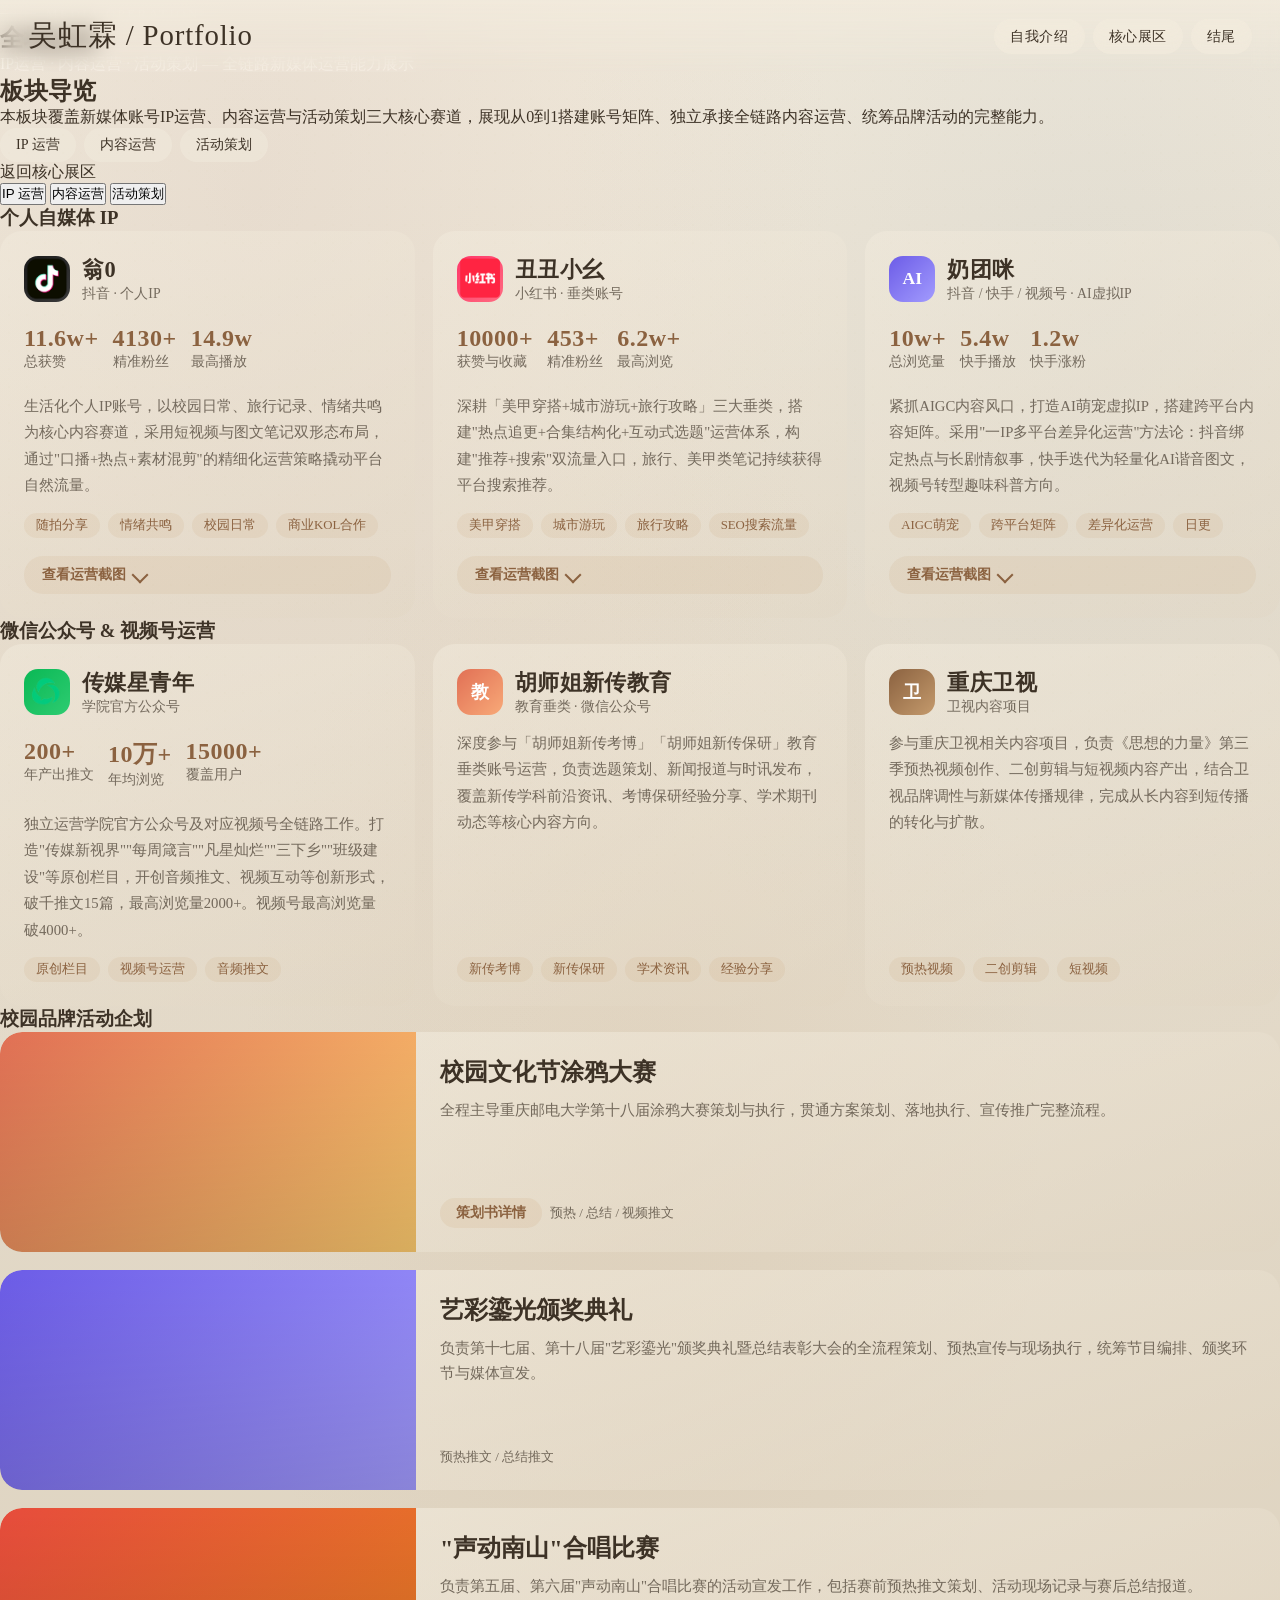
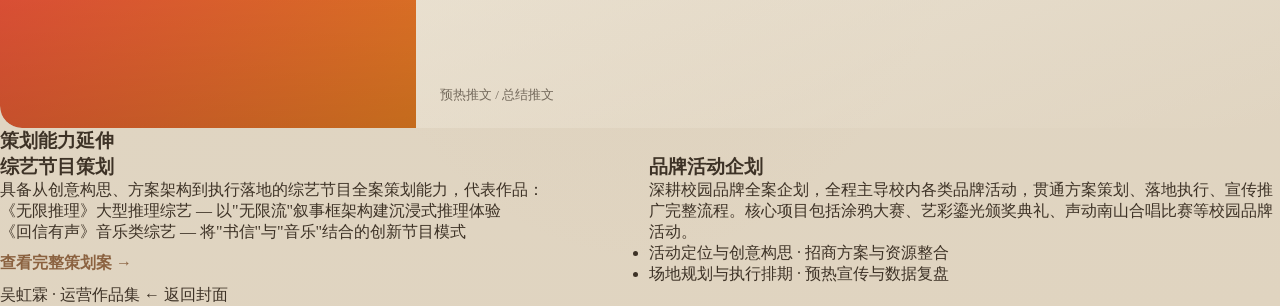
==== commit c7f63a61: "图片懒加载：页面秒开，按需加载图片 46张图片全部添加 loading=lazy，首屏只加载可见图片。" ====
--- a/operate.html
+++ b/operate.html
@@ -55,7 +55,7 @@
                     <article class="operate-card">
                         <div class="operate-card__header">
                             <div class="operate-card__icon operate-card__icon--douyin">
-                                <img src="assets/operate/douyin_icon.png" alt="抖音">
+                                <img loading="lazy" src="assets/operate/douyin_icon.png" alt="抖音">
                             </div>
                             <div>
                                 <h3>翁0</h3>
@@ -78,27 +78,27 @@
                         <div class="gallery-strip" hidden>
                             <div class="gallery-strip__inner">
                                 <figure class="gallery-fig">
-                                    <img src="assets/operate/weng0/overview.png" alt="账号总览" loading="lazy">
+                                    <img loading="lazy" src="assets/operate/weng0/overview.png" alt="账号总览" loading="lazy">
                                     <figcaption>账号主页总览</figcaption>
                                 </figure>
                                 <figure class="gallery-fig">
-                                    <img src="assets/operate/weng0/viral.png" alt="爆款内容" loading="lazy">
+                                    <img loading="lazy" src="assets/operate/weng0/viral.png" alt="爆款内容" loading="lazy">
                                     <figcaption>爆款内容数据</figcaption>
                                 </figure>
                                 <figure class="gallery-fig">
-                                    <img src="assets/operate/weng0/kol1.png" alt="KOL合作1" loading="lazy">
+                                    <img loading="lazy" src="assets/operate/weng0/kol1.png" alt="KOL合作1" loading="lazy">
                                     <figcaption>商业KOL合作</figcaption>
                                 </figure>
                                 <figure class="gallery-fig">
-                                    <img src="assets/operate/weng0/kol2.png" alt="KOL合作2" loading="lazy">
+                                    <img loading="lazy" src="assets/operate/weng0/kol2.png" alt="KOL合作2" loading="lazy">
                                     <figcaption>KOL合作案例</figcaption>
                                 </figure>
                                 <figure class="gallery-fig">
-                                    <img src="assets/operate/weng0/hot1.png" alt="热点内容1" loading="lazy">
+                                    <img loading="lazy" src="assets/operate/weng0/hot1.png" alt="热点内容1" loading="lazy">
                                     <figcaption>热点内容</figcaption>
                                 </figure>
                                 <figure class="gallery-fig">
-                                    <img src="assets/operate/weng0/hot2.png" alt="热点内容2" loading="lazy">
+                                    <img loading="lazy" src="assets/operate/weng0/hot2.png" alt="热点内容2" loading="lazy">
                                     <figcaption>热门视频</figcaption>
                                 </figure>
                             </div>
@@ -109,7 +109,7 @@
                     <article class="operate-card">
                         <div class="operate-card__header">
                             <div class="operate-card__icon operate-card__icon--xhs">
-                                <img src="assets/operate/xhs_icon.png" alt="小红书">
+                                <img loading="lazy" src="assets/operate/xhs_icon.png" alt="小红书">
                             </div>
                             <div>
                                 <h3>丑丑小幺</h3>
@@ -132,19 +132,19 @@
                         <div class="gallery-strip" hidden>
                             <div class="gallery-strip__inner">
                                 <figure class="gallery-fig">
-                                    <img src="assets/operate/chouchou/overview.png" alt="账号总览" loading="lazy">
+                                    <img loading="lazy" src="assets/operate/chouchou/overview.png" alt="账号总览" loading="lazy">
                                     <figcaption>账号主页总览</figcaption>
                                 </figure>
                                 <figure class="gallery-fig">
-                                    <img src="assets/operate/chouchou/viral1.png" alt="爆款内容1" loading="lazy">
+                                    <img loading="lazy" src="assets/operate/chouchou/viral1.png" alt="爆款内容1" loading="lazy">
                                     <figcaption>爆款笔记</figcaption>
                                 </figure>
                                 <figure class="gallery-fig">
-                                    <img src="assets/operate/chouchou/viral2.png" alt="爆款内容2" loading="lazy">
+                                    <img loading="lazy" src="assets/operate/chouchou/viral2.png" alt="爆款内容2" loading="lazy">
                                     <figcaption>热门内容</figcaption>
                                 </figure>
                                 <figure class="gallery-fig">
-                                    <img src="assets/operate/chouchou/viral3.png" alt="爆款内容3" loading="lazy">
+                                    <img loading="lazy" src="assets/operate/chouchou/viral3.png" alt="爆款内容3" loading="lazy">
                                     <figcaption>搜索推荐流量</figcaption>
                                 </figure>
                             </div>
@@ -176,19 +176,19 @@
                         <div class="gallery-strip" hidden>
                             <div class="gallery-strip__inner">
                                 <figure class="gallery-fig">
-                                    <img src="assets/operate/naituan/ip.png" alt="IP形象" loading="lazy">
+                                    <img loading="lazy" src="assets/operate/naituan/ip.png" alt="IP形象" loading="lazy">
                                     <figcaption>AI虚拟IP形象</figcaption>
                                 </figure>
                                 <figure class="gallery-fig">
-                                    <img src="assets/operate/naituan/douyin1.png" alt="抖音内容" loading="lazy">
+                                    <img loading="lazy" src="assets/operate/naituan/douyin1.png" alt="抖音内容" loading="lazy">
                                     <figcaption>抖音 · 长剧情叙事</figcaption>
                                 </figure>
                                 <figure class="gallery-fig">
-                                    <img src="assets/operate/naituan/kuaishou1.png" alt="快手内容" loading="lazy">
+                                    <img loading="lazy" src="assets/operate/naituan/kuaishou1.png" alt="快手内容" loading="lazy">
                                     <figcaption>快手 · 谐音图文</figcaption>
                                 </figure>
                                 <figure class="gallery-fig">
-                                    <img src="assets/operate/naituan/shipinhao1.png" alt="视频号内容" loading="lazy">
+                                    <img loading="lazy" src="assets/operate/naituan/shipinhao1.png" alt="视频号内容" loading="lazy">
                                     <figcaption>视频号 · 趣味科普</figcaption>
                                 </figure>
                             </div>
@@ -210,7 +210,7 @@
                     <article class="operate-card">
                         <div class="operate-card__header">
                             <div class="operate-card__icon operate-card__icon--wechat">
-                                <img src="assets/operate/wechat_icon.png" alt="公众号">
+                                <img loading="lazy" src="assets/operate/wechat_icon.png" alt="公众号">
                             </div>
                             <div>
                                 <h3>传媒星青年</h3>
--- a/style.css
+++ b/style.css
@@ -707,12 +707,23 @@
 }
 
 /* 子分类内容区 */
-.inline-cat {
-    display: none;
+/* 不用 display:none，用 visibility 隐藏以保持元素在布局中，让视频能预加载 */
+.inline-cat:not(.is-active) {
+    position: absolute;
+    visibility: hidden;
+    width: 0;
+    height: 0;
+    overflow: hidden;
+    opacity: 0;
 }
 
 .inline-cat.is-active {
-    display: block;
+    position: static;
+    visibility: visible;
+    width: auto;
+    height: auto;
+    overflow: visible;
+    opacity: 1;
 }
 
 /* 标签行 */
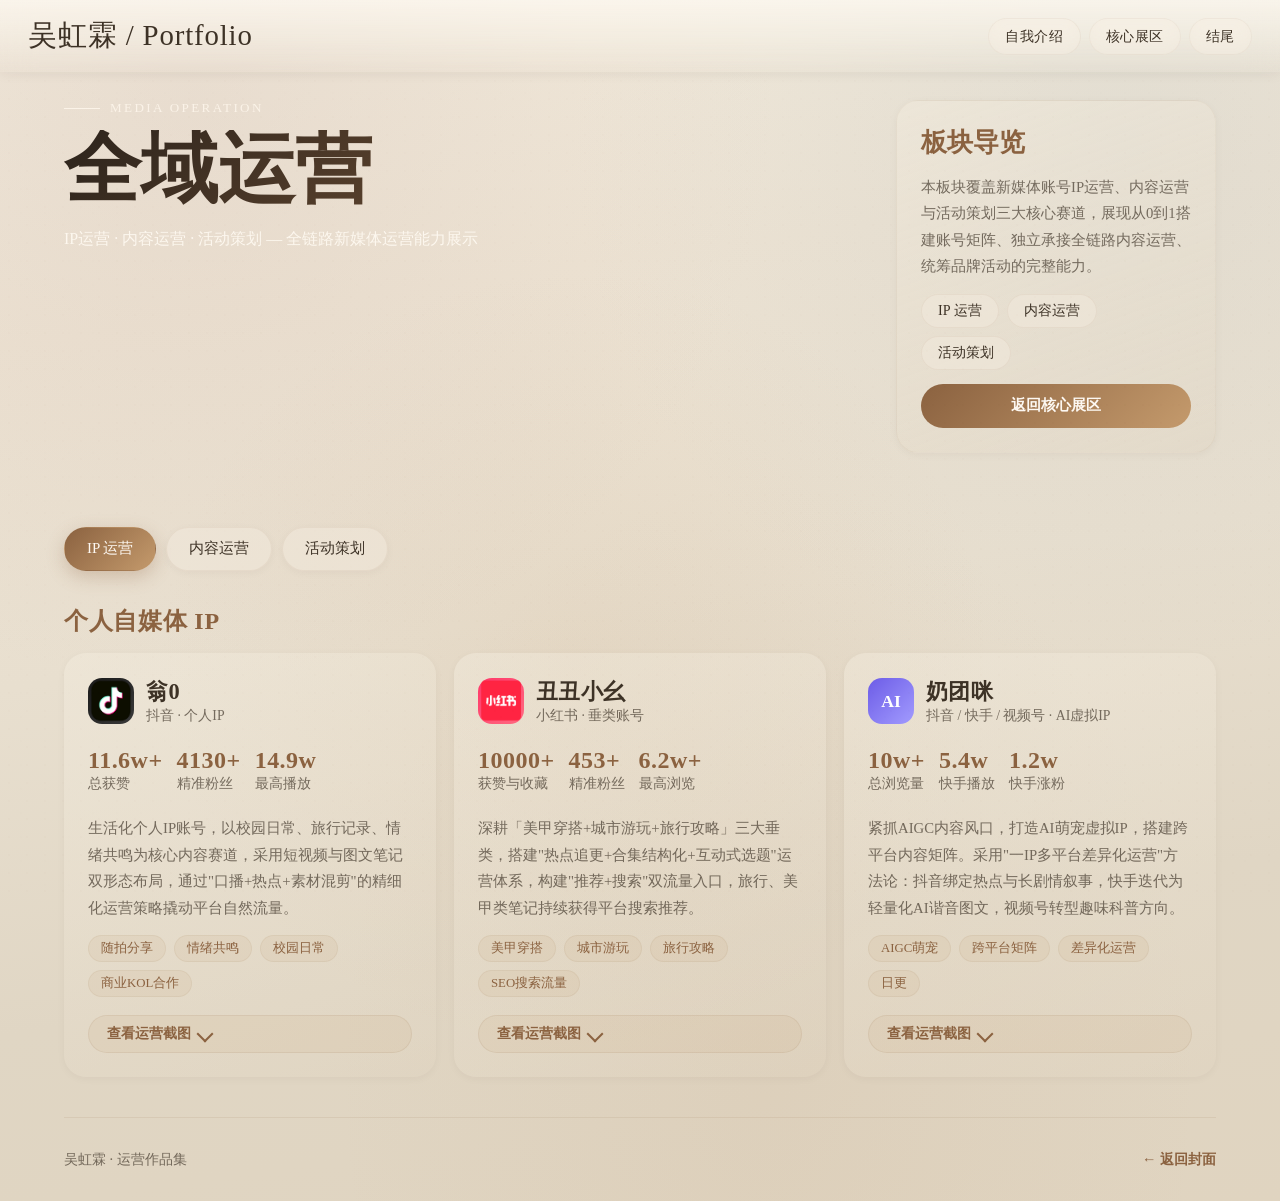
==== commit 98f51945: "图片全面压缩：PNG转JPG，194MB -> 18MB，加载速度提升10倍 - 所有大图压缩为JPG（quality 80） - 更新 index.html / operate.html 中所有图片" ====
--- a/operate.html
+++ b/operate.html
@@ -176,19 +176,19 @@
                         <div class="gallery-strip" hidden>
                             <div class="gallery-strip__inner">
                                 <figure class="gallery-fig">
-                                    <img loading="lazy" src="assets/operate/naituan/ip.png" alt="IP形象" loading="lazy">
+                                    <img loading="lazy" src="assets/operate/naituan/ip.jpg" alt="IP形象" loading="lazy">
                                     <figcaption>AI虚拟IP形象</figcaption>
                                 </figure>
                                 <figure class="gallery-fig">
-                                    <img loading="lazy" src="assets/operate/naituan/douyin1.png" alt="抖音内容" loading="lazy">
+                                    <img loading="lazy" src="assets/operate/naituan/douyin1.jpg" alt="抖音内容" loading="lazy">
                                     <figcaption>抖音 · 长剧情叙事</figcaption>
                                 </figure>
                                 <figure class="gallery-fig">
-                                    <img loading="lazy" src="assets/operate/naituan/kuaishou1.png" alt="快手内容" loading="lazy">
+                                    <img loading="lazy" src="assets/operate/naituan/kuaishou1.jpg" alt="快手内容" loading="lazy">
                                     <figcaption>快手 · 谐音图文</figcaption>
                                 </figure>
                                 <figure class="gallery-fig">
-                                    <img loading="lazy" src="assets/operate/naituan/shipinhao1.png" alt="视频号内容" loading="lazy">
+                                    <img loading="lazy" src="assets/operate/naituan/shipinhao1.jpg" alt="视频号内容" loading="lazy">
                                     <figcaption>视频号 · 趣味科普</figcaption>
                                 </figure>
                             </div>
--- a/style.css
+++ b/style.css
@@ -19,10 +19,19 @@
     --muted: rgba(61, 50, 38, 0.68);
     --accent: #8b6240;
     --accent-soft: #c49a6c;
+    --accent-deep: #6b4428;
     --dusty-rose: #c4a8a0;
+    --dusty-rose-soft: #dcc8c0;
     --dusty-blue: #9dafb8;
+    --dusty-blue-soft: #bccacf;
     --dark: #2d241c;
-    /* 弹窗用色 */
+    --gold: #b8936e;
+    --warm-white: #fdf8f2;
+    --card-glass: rgba(242, 235, 221, 0.48);
+    --card-glass-hover: rgba(242, 235, 221, 0.72);
+    --shadow-sm: 0 2px 8px rgba(45, 36, 28, 0.04);
+    --shadow-md: 0 8px 24px rgba(45, 36, 28, 0.07);
+    --shadow-lg: 0 16px 40px rgba(45, 36, 28, 0.10);
     --modal-bg: rgba(18, 16, 10, 0.92);
 }
 
@@ -36,10 +45,11 @@
     font-family: "Songti SC", "STSong", "Noto Serif SC", serif;
     /* 多层径向渐变模拟胶片暖调质感 */
     background:
-        radial-gradient(ellipse at 20% 10%, rgba(196, 168, 160, 0.16), transparent 40%),
-        radial-gradient(ellipse at 85% 15%, rgba(157, 175, 184, 0.13), transparent 35%),
-        radial-gradient(ellipse at 50% 60%, rgba(196, 154, 108, 0.10), transparent 45%),
-        linear-gradient(175deg, var(--cream) 0%, var(--bg) 30%, #e0d6c4 70%, var(--warm) 100%);
+        radial-gradient(ellipse at 15% 8%, rgba(196, 168, 160, 0.18), transparent 38%),
+        radial-gradient(ellipse at 88% 12%, rgba(157, 175, 184, 0.15), transparent 35%),
+        radial-gradient(ellipse at 45% 55%, rgba(196, 154, 108, 0.10), transparent 42%),
+        radial-gradient(ellipse at 60% 90%, rgba(184, 147, 110, 0.08), transparent 40%),
+        linear-gradient(172deg, var(--cream) 0%, #ede3d3 25%, var(--bg) 50%, #e0d6c4 75%, var(--warm) 100%);
     overflow-x: hidden;
 }
 
@@ -50,8 +60,11 @@
     inset: 0;
     pointer-events: none;
     opacity: 0.10;
-    background-image: radial-gradient(rgba(125, 95, 58, 0.08) 1px, transparent 1px);
-    background-size: 18px 18px;
+    background-image:
+        radial-gradient(rgba(125, 95, 58, 0.08) 1px, transparent 1px),
+        radial-gradient(rgba(139, 98, 64, 0.06) 1px, transparent 1px);
+    background-size: 18px 18px, 24px 24px;
+    background-position: 0 0, 9px 9px;
     z-index: 0;
 }
 
@@ -85,8 +98,9 @@
     justify-content: space-between;
     gap: 20px;
     padding: 16px 28px;
-    background: linear-gradient(180deg, rgba(242, 235, 221, 0.78), transparent);
-    backdrop-filter: blur(12px);
+    background: linear-gradient(180deg, rgba(255, 251, 243, 0.72), transparent);
+    backdrop-filter: blur(16px);
+    box-shadow: 0 2px 12px rgba(45, 36, 28, 0.06);
 }
 
 .brand {
@@ -106,17 +120,19 @@
 .quick-links a {
     padding: 8px 16px;
     border-radius: 999px;
-    background: rgba(242, 235, 221, 0.55);
-    backdrop-filter: blur(6px);
+    background: var(--card-glass);
+    backdrop-filter: blur(8px);
     font-size: 0.9rem;
     letter-spacing: 0.04em;
-    transition: background-color 0.25s ease, transform 0.25s ease;
+    border: 1px solid rgba(139, 98, 64, 0.06);
+    transition: background-color 0.25s ease, transform 0.25s ease, box-shadow 0.25s ease;
 }
 
 .quick-links a:hover,
 .quick-links a:focus-visible {
-    background: rgba(196, 154, 108, 0.2);
+    background: rgba(196, 154, 108, 0.18);
     transform: translateY(-1px);
+    box-shadow: var(--shadow-sm);
 }
 
 /* -------------------- 通用区块 -------------------- */
@@ -197,6 +213,7 @@
     border-radius: 20px;
     background: rgba(242, 235, 221, 0.55);
     backdrop-filter: blur(14px);
+    border: 1px solid rgba(139, 98, 64, 0.08);
 }
 
 .hero-media figcaption span {
@@ -279,22 +296,24 @@
 }
 
 .btn-primary {
-    background: linear-gradient(135deg, var(--accent), #a67c4e);
-    color: #faf3e8;
+    background: linear-gradient(135deg, var(--accent), var(--accent-soft));
+    color: var(--warm-white);
+    box-shadow: 0 4px 14px rgba(139, 98, 64, 0.18);
 }
 
 .btn-secondary {
-    background: rgba(242, 235, 221, 0.6);
+    background: var(--card-glass);
     color: var(--text);
 }
 
 .btn:hover,
 .btn:focus-visible {
     transform: translateY(-2px);
+    box-shadow: var(--shadow-md);
 }
 
 .btn-primary:hover {
-    box-shadow: 0 8px 24px rgba(139, 98, 64, 0.28);
+    box-shadow: 0 8px 24px rgba(139, 98, 64, 0.32);
 }
 
 /* -------------------- 自我介绍区 -------------------- */
@@ -389,18 +408,20 @@
 }
 
 .highlight-stat {
-    background: linear-gradient(160deg, rgba(196, 168, 160, 0.18), rgba(157, 175, 184, 0.12), rgba(242, 235, 221, 0.45));
+    background: linear-gradient(160deg, rgba(196, 168, 160, 0.20), rgba(157, 175, 184, 0.14), var(--card-glass));
     border-radius: 16px;
     padding: 14px 18px;
     display: flex;
     flex-direction: column;
     justify-content: center;
-    transition: transform 0.25s ease, background 0.3s ease;
+    box-shadow: var(--shadow-sm);
+    transition: transform 0.25s ease, background 0.3s ease, box-shadow 0.3s ease;
 }
 
 .highlight-stat:hover {
     transform: translateY(-2px);
-    background: linear-gradient(160deg, rgba(196, 168, 160, 0.25), rgba(157, 175, 184, 0.18), rgba(242, 235, 221, 0.58));
+    box-shadow: var(--shadow-md);
+    background: linear-gradient(160deg, rgba(196, 168, 160, 0.28), rgba(157, 175, 184, 0.20), var(--card-glass-hover));
 }
 
 .highlight-stat strong {
@@ -454,16 +475,17 @@
 
 /* 保持 about-card 基础样式 */
 .about-card {
-    background: linear-gradient(135deg, rgba(242, 235, 221, 0.5), rgba(224, 212, 192, 0.3));
+    background: linear-gradient(160deg, var(--card-glass), rgba(224, 212, 192, 0.25));
     border-radius: 22px;
     padding: 22px 24px;
+    box-shadow: var(--shadow-sm);
     transition: background 0.35s ease, transform 0.3s ease, box-shadow 0.3s ease;
 }
 
 .about-card:hover {
-    background: linear-gradient(135deg, rgba(242, 235, 221, 0.7), rgba(224, 212, 192, 0.45));
+    background: linear-gradient(160deg, var(--card-glass-hover), rgba(224, 212, 192, 0.42));
     transform: translateY(-3px);
-    box-shadow: 0 12px 32px rgba(61, 50, 38, 0.08);
+    box-shadow: var(--shadow-md);
 }
 
 .about-card h3 {
@@ -520,10 +542,11 @@
     min-height: 30px;
     padding: 0 12px;
     border-radius: 999px;
-    background: rgba(196, 154, 108, 0.12);
+    background: rgba(196, 154, 108, 0.10);
     color: var(--accent);
     font-size: 0.78rem;
     letter-spacing: 0.04em;
+    border: 1px solid rgba(139, 98, 64, 0.08);
 }
 
 /* ---- 响应式 ---- */
@@ -598,26 +621,30 @@
 
 .slide-tab {
     min-height: 44px;
-    padding: 0 20px;
+    padding: 0 22px;
     border-radius: 999px;
-    border: none;
-    background: rgba(242, 235, 221, 0.55);
+    border: 1px solid rgba(139, 98, 64, 0.08);
+    background: var(--card-glass);
     color: var(--text);
     cursor: pointer;
     font-family: inherit;
     font-size: 0.93rem;
-    transition: transform 0.25s ease, background-color 0.25s ease, box-shadow 0.25s ease;
+    box-shadow: var(--shadow-sm);
+    transition: transform 0.25s ease, background-color 0.25s ease, box-shadow 0.25s ease, border-color 0.25s ease;
 }
 
 .slide-tab:hover,
 .slide-tab:focus-visible {
     transform: translateY(-2px);
+    border-color: rgba(139, 98, 64, 0.18);
+    box-shadow: var(--shadow-md);
 }
 
 .slide-tab.is-active {
     background: linear-gradient(135deg, var(--accent), var(--accent-soft));
-    color: #faf3e8;
-    box-shadow: 0 6px 18px rgba(139, 98, 64, 0.25);
+    color: var(--warm-white);
+    border-color: transparent;
+    box-shadow: 0 6px 18px rgba(139, 98, 64, 0.28);
 }
 
 /* 板块横向视口 */
@@ -630,6 +657,7 @@
     padding-bottom: 8px;
     scroll-snap-type: x mandatory;
     scrollbar-width: none;
+    -webkit-overflow-scrolling: touch;
 }
 
 .board-viewport::-webkit-scrollbar {
@@ -654,6 +682,17 @@
     align-content: start;
     gap: 14px;
     padding: 12px 0 0;
+    position: relative;
+}
+
+.board-copy::after {
+    content: "";
+    position: absolute;
+    right: -12px;
+    top: 8%;
+    height: 84%;
+    width: 1px;
+    background: linear-gradient(180deg, transparent, rgba(139, 98, 64, 0.10), rgba(139, 98, 64, 0.10), transparent);
 }
 
 .board-copy h3 {
@@ -687,23 +726,28 @@
     min-height: 38px;
     padding: 0 18px;
     border-radius: 999px;
-    border: none;
-    background: rgba(242, 235, 221, 0.55);
+    border: 1px solid rgba(139, 98, 64, 0.06);
+    background: var(--card-glass);
     color: var(--text);
     cursor: pointer;
     font-family: inherit;
     font-size: 0.88rem;
-    transition: transform 0.25s ease, background-color 0.25s ease;
+    box-shadow: var(--shadow-sm);
+    transition: transform 0.25s ease, background-color 0.25s ease, box-shadow 0.25s ease, border-color 0.25s ease;
 }
 
 .inline-tab:hover,
 .inline-tab:focus-visible {
     transform: translateY(-2px);
+    border-color: rgba(139, 98, 64, 0.15);
+    box-shadow: var(--shadow-md);
 }
 
 .inline-tab.is-active {
     background: linear-gradient(135deg, var(--accent), var(--accent-soft));
-    color: #faf3e8;
+    color: var(--warm-white);
+    border-color: transparent;
+    box-shadow: 0 4px 14px rgba(139, 98, 64, 0.25);
 }
 
 /* 子分类内容区 */
@@ -739,9 +783,10 @@
     min-height: 34px;
     padding: 0 16px;
     border-radius: 999px;
-    background: rgba(242, 235, 221, 0.5);
+    background: var(--card-glass);
     color: var(--text);
     font-size: 0.88rem;
+    border: 1px solid rgba(139, 98, 64, 0.08);
 }
 
 /* -------------------- 板块封面卡片 -------------------- */
@@ -751,6 +796,7 @@
     border-radius: 18px;
     overflow: hidden;
     position: relative;
+    box-shadow: var(--shadow-md);
 }
 
 .board-cover--video {
@@ -792,12 +838,13 @@
     gap: 0;
     border-radius: 22px;
     overflow: hidden;
+    box-shadow: var(--shadow-sm);
     transition: transform 0.3s ease, box-shadow 0.3s ease;
 }
 
 .video-work:hover {
     transform: translateY(-3px);
-    box-shadow: 0 14px 36px rgba(61, 50, 38, 0.1);
+    box-shadow: var(--shadow-md);
 }
 
 .video-work--reverse {
@@ -938,7 +985,7 @@
     justify-content: space-between;
     padding: 28px;
     gap: 18px;
-    background: linear-gradient(160deg, rgba(242, 235, 221, 0.6), rgba(224, 212, 192, 0.35));
+    background: linear-gradient(160deg, var(--card-glass), rgba(224, 212, 192, 0.30));
 }
 
 .video-work__role p {
@@ -999,19 +1046,20 @@
 }
 
 .operate-card {
-    background: linear-gradient(160deg, rgba(242, 235, 221, 0.5), rgba(224, 212, 192, 0.28));
+    background: linear-gradient(160deg, var(--card-glass), rgba(224, 212, 192, 0.22));
     border-radius: 22px;
     padding: 24px;
     display: flex;
     flex-direction: column;
     gap: 14px;
+    box-shadow: var(--shadow-sm);
     transition: background 0.35s ease, transform 0.3s ease, box-shadow 0.3s ease;
 }
 
 .operate-card:hover {
-    background: linear-gradient(160deg, rgba(242, 235, 221, 0.7), rgba(224, 212, 192, 0.42));
+    background: linear-gradient(160deg, var(--card-glass-hover), rgba(224, 212, 192, 0.38));
     transform: translateY(-3px);
-    box-shadow: 0 12px 32px rgba(61, 50, 38, 0.08);
+    box-shadow: var(--shadow-md);
 }
 
 .operate-card__header {
@@ -1090,9 +1138,10 @@
 .operate-card__tags span {
     padding: 4px 12px;
     border-radius: 999px;
-    background: rgba(196, 154, 108, 0.12);
+    background: rgba(196, 154, 108, 0.10);
     font-size: 0.8rem;
     color: var(--accent);
+    border: 1px solid rgba(139, 98, 64, 0.08);
 }
 
 /* 运营事件卡片 */
@@ -1107,12 +1156,13 @@
     gap: 0;
     border-radius: 22px;
     overflow: hidden;
+    box-shadow: var(--shadow-sm);
     transition: transform 0.3s ease, box-shadow 0.3s ease;
 }
 
 .operate-event-card:hover {
     transform: translateY(-3px);
-    box-shadow: 0 12px 32px rgba(61, 50, 38, 0.08);
+    box-shadow: var(--shadow-md);
 }
 
 .operate-event-card__media {
@@ -1135,7 +1185,7 @@
     display: flex;
     flex-direction: column;
     gap: 10px;
-    background: linear-gradient(160deg, rgba(242, 235, 221, 0.6), rgba(224, 212, 192, 0.32));
+    background: linear-gradient(160deg, var(--card-glass), rgba(224, 212, 192, 0.28));
 }
 
 .operate-event-card__body h3 {
@@ -1179,21 +1229,22 @@
     min-height: 38px;
     padding: 0 18px;
     border-radius: 999px;
-    border: none;
-    background: rgba(196, 154, 108, 0.12);
+    border: 1px solid rgba(139, 98, 64, 0.10);
+    background: rgba(196, 154, 108, 0.10);
     color: var(--accent);
     cursor: pointer;
     font-family: inherit;
     font-size: 0.86rem;
     font-weight: 600;
     margin-top: 4px;
-    transition: background-color 0.25s ease, transform 0.25s ease;
+    transition: background-color 0.25s ease, transform 0.25s ease, box-shadow 0.25s ease;
 }
 
 .gallery-toggle:hover,
 .gallery-toggle:focus-visible {
-    background: rgba(196, 154, 108, 0.22);
+    background: rgba(196, 154, 108, 0.20);
     transform: translateY(-1px);
+    box-shadow: var(--shadow-sm);
 }
 
 .gallery-toggle::after {
@@ -1226,6 +1277,14 @@
     width: max-content;
 }
 
+.gallery-strip__row-label {
+    font-size: 0.78rem;
+    font-weight: 600;
+    color: var(--accent);
+    margin: 10px 0 4px 2px;
+    letter-spacing: 0.05em;
+}
+
 .gallery-fig {
     flex: 0 0 auto;
     width: 220px;
@@ -1262,12 +1321,13 @@
     gap: 0;
     border-radius: 22px;
     overflow: hidden;
+    box-shadow: var(--shadow-sm);
     transition: transform 0.3s ease, box-shadow 0.3s ease;
 }
 
 .writing-item:hover {
     transform: translateY(-3px);
-    box-shadow: 0 14px 36px rgba(61, 50, 38, 0.1);
+    box-shadow: var(--shadow-md);
 }
 
 .writing-item--reverse {
@@ -1336,17 +1396,17 @@
 }
 
 /* 封面渐变色系列 */
-.writing-cover--a { background: linear-gradient(160deg, #5c4a3a, #8b6f4e, #c4a47a, #3d2e24); }
-.writing-cover--b { background: linear-gradient(160deg, #3e5060, #607d8b, #90a4ae, #263238); }
-.writing-cover--c { background: linear-gradient(160deg, #5a3e3e, #8b5e5e, #c4956a, #3d2828); }
-.writing-cover--d { background: linear-gradient(160deg, #3d5a3d, #5c8b5c, #8fbf8f, #283828); }
-.writing-cover--e { background: linear-gradient(160deg, #4a3d52, #6d5a7a, #9c8aad, #2e2438); }
-.writing-cover--f { background: linear-gradient(160deg, #523a3a, #7a5555, #b8856a, #382424); }
-.writing-cover--g { background: linear-gradient(160deg, #3a4552, #55667a, #7a8fa5, #243038); }
+.writing-cover--a { background: linear-gradient(160deg, #5c4a3a, #7a5d4a, #b8936e, #3d2e24); }
+.writing-cover--b { background: linear-gradient(160deg, #3e5060, #5c7585, #90a4ae, #263238); }
+.writing-cover--c { background: linear-gradient(160deg, #5a3e3e, #7d5555, #c4956a, #3d2828); }
+.writing-cover--d { background: linear-gradient(160deg, #3d5a3d, #558055, #7aaa7a, #283828); }
+.writing-cover--e { background: linear-gradient(160deg, #4a3d52, #6b5678, #9c8aad, #2e2438); }
+.writing-cover--f { background: linear-gradient(160deg, #523a3a, #755050, #b8856a, #382424); }
+.writing-cover--g { background: linear-gradient(160deg, #3a4552, #526678, #7a8fa5, #243038); }
 .writing-cover--h { background: linear-gradient(160deg, #4a3a3a, #6d5252, #9c7a65, #382828); }
 .writing-cover--i { background: linear-gradient(160deg, #3a3d52, #4e5780, #6e7aad, #222640); }
 .writing-cover--j { background: linear-gradient(160deg, #4a3a4d, #6d4e75, #9c6ea5, #302435); }
-.writing-cover--k { background: linear-gradient(160deg, #3d523a, #5c7a45, #87a870, #2a3826); }
+.writing-cover--k { background: linear-gradient(160deg, #3d523a, #558045, #87a870, #2a3826); }
 .writing-cover--l { background: linear-gradient(160deg, #523d3a, #7a5542, #b57a60, #382a24); }
 .writing-cover--m { background: linear-gradient(160deg, #4a4a4a, #6e6e6e, #9e9e9e, #2e2e2e); }
 .writing-cover--n { background: linear-gradient(160deg, #3a5a4a, #4e8b6e, #6dbf9c, #243828); }
@@ -1358,7 +1418,7 @@
     justify-content: space-between;
     padding: 28px;
     gap: 18px;
-    background: linear-gradient(160deg, rgba(242, 235, 221, 0.6), rgba(224, 212, 192, 0.35));
+    background: linear-gradient(160deg, var(--card-glass), rgba(224, 212, 192, 0.30));
 }
 
 .writing-excerpt__body {
@@ -1382,6 +1442,8 @@
     font-size: 0.98rem;
     text-indent: 2em;
     margin-bottom: 10px;
+    padding-left: 14px;
+    border-left: 3px solid rgba(196, 168, 160, 0.35);
 }
 
 .writing-read-btn {
@@ -1405,6 +1467,203 @@
     box-shadow: 0 6px 18px rgba(139, 98, 64, 0.25);
 }
 
+/* -------------------- 运营详情页 (operate.html) -------------------- */
+.detail-shell {
+    max-width: 1200px;
+    margin: 0 auto;
+    padding: 0 24px;
+}
+
+.detail-hero {
+    min-height: auto;
+    padding: 100px 0 40px;
+}
+
+.detail-hero__layout {
+    display: grid;
+    grid-template-columns: minmax(0, 1fr) 320px;
+    gap: 32px;
+    align-items: start;
+}
+
+.detail-hero__media {
+    display: grid;
+    gap: 14px;
+}
+
+.detail-hero__media h1 {
+    font-family: "Caveat", "Brush Script MT", cursive;
+    font-size: clamp(3rem, 6vw, 4.8rem);
+    background: linear-gradient(135deg, var(--dark) 0%, var(--accent) 100%);
+    -webkit-background-clip: text;
+    -webkit-text-fill-color: transparent;
+    background-clip: text;
+    line-height: 1.05;
+}
+
+.detail-hero__media p {
+    font-size: 1rem;
+    line-height: 1.8;
+}
+
+.detail-panel {
+    background: linear-gradient(160deg, var(--card-glass), rgba(224, 212, 192, 0.28));
+    border-radius: 22px;
+    padding: 24px;
+    display: grid;
+    gap: 14px;
+    box-shadow: var(--shadow-sm);
+    border: 1px solid rgba(139, 98, 64, 0.06);
+}
+
+.detail-panel h2 {
+    font-family: "Caveat", "Brush Script MT", cursive;
+    font-size: 1.6rem;
+    color: var(--accent);
+}
+
+.detail-panel p {
+    color: var(--muted);
+    line-height: 1.8;
+    font-size: 0.92rem;
+}
+
+.link-button {
+    display: inline-flex;
+    align-items: center;
+    justify-content: center;
+    min-height: 44px;
+    padding: 0 22px;
+    border-radius: 999px;
+    background: linear-gradient(135deg, var(--accent), var(--accent-soft));
+    color: var(--warm-white);
+    font-weight: 600;
+    font-size: 0.94rem;
+    transition: transform 0.25s ease, box-shadow 0.25s ease;
+}
+
+.link-button:hover {
+    transform: translateY(-2px);
+    box-shadow: 0 6px 18px rgba(139, 98, 64, 0.25);
+}
+
+.operate-nav {
+    display: flex;
+    flex-wrap: wrap;
+    gap: 10px;
+    margin: 24px 0;
+    position: sticky;
+    top: 12px;
+    z-index: 10;
+    padding: 10px 0;
+}
+
+.operate-nav-tab {
+    min-height: 44px;
+    padding: 0 22px;
+    border-radius: 999px;
+    border: 1px solid rgba(139, 98, 64, 0.08);
+    background: var(--card-glass);
+    color: var(--text);
+    cursor: pointer;
+    font-family: inherit;
+    font-size: 0.93rem;
+    box-shadow: var(--shadow-sm);
+    transition: transform 0.25s ease, background-color 0.25s ease, box-shadow 0.25s ease;
+}
+
+.operate-nav-tab:hover {
+    transform: translateY(-2px);
+    box-shadow: var(--shadow-md);
+}
+
+.operate-nav-tab.is-active {
+    background: linear-gradient(135deg, var(--accent), var(--accent-soft));
+    color: var(--warm-white);
+    border-color: transparent;
+    box-shadow: 0 6px 18px rgba(139, 98, 64, 0.28);
+}
+
+.operate-cat:not(.is-active) {
+    display: none;
+}
+
+.operate-subcat {
+    margin-bottom: 36px;
+}
+
+.operate-subcat__title {
+    font-family: "Caveat", "Brush Script MT", cursive;
+    font-size: 1.5rem;
+    color: var(--accent);
+    margin-bottom: 16px;
+    letter-spacing: 0.03em;
+}
+
+.operate-hero-card {
+    background: linear-gradient(160deg, var(--card-glass), rgba(224, 212, 192, 0.25));
+    border-radius: 22px;
+    padding: 24px;
+    box-shadow: var(--shadow-sm);
+    border: 1px solid rgba(139, 98, 64, 0.06);
+}
+
+.operate-hero-card h3 {
+    font-family: "Caveat", "Brush Script MT", cursive;
+    font-size: 1.35rem;
+    color: var(--accent);
+    margin-bottom: 10px;
+}
+
+.operate-hero-card p {
+    color: var(--muted);
+    line-height: 1.8;
+    font-size: 0.92rem;
+    margin-bottom: 8px;
+}
+
+.operate-hero-card ul {
+    list-style: none;
+    padding: 0;
+    margin-top: 8px;
+}
+
+.operate-hero-card li {
+    color: var(--muted);
+    font-size: 0.9rem;
+    line-height: 1.75;
+    padding-left: 16px;
+    position: relative;
+}
+
+.operate-hero-card li::before {
+    content: "—";
+    position: absolute;
+    left: 0;
+    color: var(--accent-soft);
+}
+
+.footer-note {
+    display: flex;
+    justify-content: space-between;
+    align-items: center;
+    padding: 32px 0;
+    margin-top: 40px;
+    border-top: 1px solid rgba(139, 98, 64, 0.10);
+    font-size: 0.9rem;
+    color: var(--muted);
+}
+
+.footer-note a {
+    color: var(--accent);
+    font-weight: 600;
+    transition: color 0.25s ease;
+}
+
+.footer-note a:hover {
+    color: var(--accent-deep);
+}
+
 /* -------------------- 浮动导航 -------------------- */
 .section-nav-float {
     position: fixed;
@@ -1430,16 +1689,17 @@
 }
 
 .section-nav-toggle {
-    border: none;
+    border: 1px solid rgba(139, 98, 64, 0.08);
     border-radius: 999px;
     padding: 10px 16px;
     cursor: pointer;
-    background: rgba(242, 235, 221, 0.82);
+    background: var(--card-glass);
     backdrop-filter: blur(10px);
     color: var(--accent);
     font-family: inherit;
     font-size: 0.88rem;
     font-weight: 600;
+    box-shadow: var(--shadow-sm);
     transition: all 0.30s ease;
     min-width: 44px;
     text-align: center;
@@ -1447,12 +1707,14 @@
 
 .section-nav-float.is-open .section-nav-toggle {
     background: linear-gradient(135deg, var(--accent), var(--accent-soft));
-    color: #faf3e8;
+    color: var(--warm-white);
+    border-color: transparent;
 }
 
 .section-nav-toggle:hover {
     background: linear-gradient(135deg, var(--accent), var(--accent-soft));
-    color: #faf3e8;
+    color: var(--warm-white);
+    border-color: transparent;
 }
 
 .section-nav-panel {
@@ -1508,8 +1770,9 @@
     display: flex;
     flex-direction: column;
     align-items: center;
-    justify-content: center;
-    background: linear-gradient(180deg, rgba(45, 36, 28, 0.15), rgba(45, 36, 28, 0.45));
+    justify-content: flex-end;
+    padding-bottom: 42px;
+    background: linear-gradient(180deg, transparent 40%, rgba(45, 36, 28, 0.18) 70%, rgba(45, 36, 28, 0.42) 100%);
     pointer-events: none;
 }
 
@@ -1677,13 +1940,22 @@
         padding: 12px 16px;
     }
 
+    .brand {
+        font-size: 1.5rem;
+    }
+
+    .snap-scene {
+        scroll-snap-type: none;
+    }
+
     .scene {
         padding: 24px 16px 28px;
+        scroll-snap-align: none;
     }
 
     .hero-scene {
         min-height: auto;
-        padding-top: 14px;
+        padding: 0;
     }
 
     .hero-media {
@@ -1691,13 +1963,98 @@
         height: 100svh;
     }
 
+    .hero-media img {
+        object-position: center top;
+    }
+
     .hero-media figcaption {
         flex-direction: column;
         gap: 6px;
+        left: 10px;
+        right: 10px;
+        bottom: 10px;
+        padding: 10px 14px;
+    }
+
+    .hero-layer--below h1 {
+        font-size: clamp(2.8rem, 10vw, 5rem);
+    }
+
+    /* 自我介绍 */
+    .about-shell h2 {
+        font-size: clamp(2.2rem, 7vw, 3.4rem);
+    }
+
+    .about-top {
+        grid-template-columns: 1fr;
+        gap: 14px;
+    }
+
+    .about-photo {
+        min-height: 200px;
+    }
+
+    .about-photo__name {
+        font-size: 2rem;
+    }
+
+    .about-highlights {
+        grid-template-columns: repeat(2, 1fr);
+        grid-template-rows: auto;
+        gap: 10px;
+    }
+
+    .highlight-stat strong {
+        font-size: 1.6rem;
+    }
+
+    .about-bottom {
+        grid-template-columns: 1fr;
+        gap: 12px;
+    }
+
+    .about-info__grid {
+        grid-template-columns: 1fr;
+        gap: 8px 14px;
+    }
+
+    /* 展区 */
+    .showcase-heading h2 {
+        font-size: clamp(2rem, 6vw, 3rem);
+    }
+
+    .slide-tabs {
+        gap: 6px;
+    }
+
+    .slide-tab {
+        font-size: 0.84rem;
+        padding: 0 16px;
+        min-height: 40px;
     }
 
     .board-slide {
         min-height: auto;
+        grid-template-columns: 1fr;
+        max-height: none;
+        overflow-y: visible;
+        gap: 16px;
+    }
+
+    .board-copy::after {
+        display: none;
+    }
+
+    .board-copy {
+        gap: 10px;
+    }
+
+    .board-copy h3 {
+        font-size: clamp(2rem, 6vw, 3rem);
+    }
+
+    .board-cover {
+        height: 160px;
     }
 
     .quick-links {
@@ -1710,41 +2067,136 @@
     }
 
     .section-nav-float {
-        right: 0;
+        right: 2px;
     }
 
     .section-nav-float:not(.is-open) .section-nav-toggle {
-        width: 28px;
-        padding: 12px 6px;
-        font-size: 0.72rem;
-    }
-
+        width: 26px;
+        padding: 10px 5px;
+        font-size: 0.7rem;
+    }
+
+    .section-nav-panel {
+        min-width: 100px;
+    }
+
+    .section-nav-panel a {
+        font-size: 0.76rem;
+        padding: 5px 8px;
+    }
+
+    /* 运营 */
     .operate-grid--3,
     .operate-grid--2 {
         grid-template-columns: 1fr;
     }
 
+    .operate-card {
+        padding: 18px;
+        gap: 10px;
+    }
+
+    .operate-card h3 {
+        font-size: 1.25rem;
+    }
+
+    .operate-card__stat {
+        gap: 10px;
+    }
+
+    .operate-card__stat strong {
+        font-size: 1.3rem;
+    }
+
+    .operate-event-card {
+        grid-template-columns: 1fr;
+    }
+
+    .operate-event-card__media {
+        min-height: 180px;
+        border-radius: 22px 22px 0 0;
+    }
+
+    .operate-event-card__body {
+        padding: 18px;
+    }
+
+    .operate-event-card__body h3 {
+        font-size: 1.3rem;
+    }
+
+    /* 笔墨叙事 */
+    .writing-item,
+    .writing-item--reverse {
+        grid-template-columns: 1fr;
+    }
+
+    .writing-item--reverse .writing-cover {
+        order: -1;
+        border-radius: 22px 22px 0 0;
+    }
+
+    .writing-item--reverse .writing-excerpt {
+        order: 0;
+    }
+
+    .writing-cover {
+        min-height: 200px;
+        border-radius: 22px 22px 0 0;
+        padding: 20px;
+    }
+
+    .writing-cover h2 {
+        font-size: clamp(1.8rem, 6vw, 2.6rem);
+    }
+
     .writing-excerpt,
     .video-work__info {
         padding: 20px;
     }
 
-    .writing-cover,
+    .writing-excerpt__body h3 {
+        font-size: 1.05rem;
+    }
+
+    .writing-excerpt__body p {
+        text-indent: 1.5em;
+        font-size: 0.90rem;
+        padding-left: 10px;
+    }
+
+    .writing-read-btn {
+        min-height: 40px;
+        padding: 0 18px;
+        font-size: 0.88rem;
+    }
+
+    /* 视频作品 */
+    .video-work,
+    .video-work--reverse {
+        grid-template-columns: 1fr;
+    }
+
+    .video-work--reverse .video-work__stage {
+        order: -1;
+        border-radius: 22px 22px 0 0;
+    }
+
+    .video-work--reverse .video-work__info {
+        order: 0;
+    }
+
+    .video-work__stage {
+        min-height: 220px;
+        border-radius: 22px 22px 0 0;
+    }
+
     .video-work__overlay {
         padding: 20px;
     }
 
-    .writing-cover {
-        min-height: 200px;
-    }
-
-    .writing-excerpt__body p {
-        text-indent: 1.5em;
-        font-size: 0.92rem;
-    }
-
-    .video-work__stage {
-        min-height: 220px;
+    .video-work__title {
+        font-size: clamp(1.8rem, 5vw, 2.6rem);
     }
 
     .video-work__play {
@@ -1753,26 +2205,467 @@
         font-size: 1rem;
     }
 
+    .video-work__info {
+        padding: 20px;
+    }
+
+    .video-work__desc p {
+        font-size: 0.88rem;
+    }
+
+    .video-work__link {
+        min-height: 40px;
+        padding: 0 18px;
+        font-size: 0.86rem;
+    }
+
+    /* 弹窗 */
     .video-modal__dialog {
         width: 100vw;
         border-radius: 0;
     }
 
+    .video-modal__close {
+        top: 8px;
+        right: 10px;
+        width: 36px;
+        height: 36px;
+        font-size: 1rem;
+    }
+
+    /* 通用组件 */
     .board-detail-area {
         padding-right: 0;
     }
 
     .inline-tabs {
         gap: 6px;
+        flex-wrap: nowrap;
+        overflow-x: auto;
+        -webkit-overflow-scrolling: touch;
+        padding: 8px 0 10px;
     }
 
     .inline-tab {
         font-size: 0.82rem;
         padding: 0 14px;
         min-height: 34px;
+        flex-shrink: 0;
+        white-space: nowrap;
     }
 
     .gallery-fig {
         width: 170px;
     }
-}
+
+    .gallery-toggle {
+        font-size: 0.82rem;
+        padding: 0 14px;
+        min-height: 36px;
+    }
+
+    .tag-row {
+        gap: 6px;
+    }
+
+    .tag-row span {
+        font-size: 0.80rem;
+        padding: 0 12px;
+        min-height: 30px;
+    }
+
+    /* 结尾 */
+    .closing-scene {
+        min-height: 70svh;
+    }
+
+    .closing-image {
+        height: 70svh;
+    }
+
+    /* 运营详情页 */
+    .detail-shell {
+        padding: 0 16px;
+    }
+
+    .detail-hero {
+        padding: 80px 0 28px;
+    }
+
+    .detail-hero__layout {
+        grid-template-columns: 1fr;
+        gap: 20px;
+    }
+
+    .detail-hero__media h1 {
+        font-size: clamp(2.2rem, 8vw, 3.2rem);
+    }
+
+    .detail-panel {
+        padding: 18px;
+    }
+
+    .operate-nav {
+        gap: 6px;
+        overflow-x: auto;
+        -webkit-overflow-scrolling: touch;
+        flex-wrap: nowrap;
+        padding: 8px 0;
+    }
+
+    .operate-nav-tab {
+        font-size: 0.84rem;
+        padding: 0 16px;
+        min-height: 38px;
+        flex-shrink: 0;
+        white-space: nowrap;
+    }
+
+    .footer-note {
+        font-size: 0.82rem;
+        flex-direction: column;
+        gap: 8px;
+        text-align: center;
+    }
+}
+
+/* --- 480px 以下：小屏手机精细优化 --- */
+@media (max-width: 480px) {
+    .snap-scene {
+        scroll-snap-type: none;
+    }
+
+    .scene {
+        scroll-snap-align: none;
+    }
+
+    .site-topbar {
+        padding: 10px 12px;
+    }
+
+    .brand {
+        font-size: 1.3rem;
+    }
+
+    .quick-links a {
+        font-size: 0.76rem;
+        padding: 5px 10px;
+    }
+
+    .scene {
+        padding: 16px 10px 22px;
+    }
+
+    .hero-media {
+        min-height: 100svh;
+    }
+
+    .hero-media figcaption {
+        left: 6px;
+        right: 6px;
+        bottom: 6px;
+        padding: 8px 12px;
+        border-radius: 14px;
+    }
+
+    .hero-media figcaption span {
+        font-size: 0.72rem;
+    }
+
+    .hero-media figcaption strong {
+        font-size: 0.85rem;
+    }
+
+    .about-shell {
+        padding-top: 0;
+    }
+
+    .about-shell h2 {
+        font-size: 2rem;
+    }
+
+    .about-lead {
+        font-size: 0.92rem;
+        line-height: 1.7;
+    }
+
+    .about-photo {
+        min-height: 160px;
+        border-radius: 16px;
+    }
+
+    .about-photo__name {
+        font-size: 1.6rem;
+    }
+
+    .about-card {
+        padding: 16px;
+        border-radius: 16px;
+    }
+
+    .about-card h3 {
+        font-size: 1.1rem;
+    }
+
+    .about-card p {
+        font-size: 0.85rem;
+        line-height: 1.7;
+    }
+
+    .highlight-stat {
+        padding: 10px 14px;
+        border-radius: 12px;
+    }
+
+    .highlight-stat strong {
+        font-size: 1.4rem;
+    }
+
+    .highlight-stat span {
+        font-size: 0.72rem;
+    }
+
+    .showcase-heading h2 {
+        font-size: 1.8rem;
+    }
+
+    .slide-tab {
+        font-size: 0.78rem;
+        padding: 0 14px;
+        min-height: 36px;
+    }
+
+    .board-cover {
+        height: 140px;
+        border-radius: 14px;
+    }
+
+    .board-copy h3 {
+        font-size: 1.8rem;
+    }
+
+    .board-copy .board-intro {
+        font-size: 0.88rem;
+    }
+
+    .operate-card {
+        padding: 14px;
+        border-radius: 16px;
+    }
+
+    .operate-card__header h3 {
+        font-size: 1.15rem;
+    }
+
+    .operate-card p {
+        font-size: 0.84rem;
+    }
+
+    .operate-card__stat strong {
+        font-size: 1.15rem;
+    }
+
+    .operate-card__tags span {
+        font-size: 0.74rem;
+        padding: 3px 10px;
+    }
+
+    .operate-event-card__media {
+        min-height: 140px;
+    }
+
+    .operate-event-card__body {
+        padding: 14px;
+    }
+
+    .operate-event-card__body h3 {
+        font-size: 1.15rem;
+    }
+
+    .operate-event-card__body p {
+        font-size: 0.84rem;
+    }
+
+    .writing-cover {
+        min-height: 160px;
+        padding: 14px;
+        border-radius: 16px 16px 0 0;
+    }
+
+    .writing-cover__tag {
+        font-size: 0.72rem;
+        padding: 4px 10px;
+    }
+
+    .writing-cover h2 {
+        font-size: 1.6rem;
+    }
+
+    .writing-cover p {
+        font-size: 0.82rem;
+    }
+
+    .writing-excerpt {
+        padding: 14px;
+    }
+
+    .writing-excerpt__body h3 {
+        font-size: 0.95rem;
+        margin-bottom: 8px;
+        padding-bottom: 8px;
+    }
+
+    .writing-excerpt__body p {
+        font-size: 0.84rem;
+        line-height: 1.8;
+        text-indent: 1.2em;
+        padding-left: 8px;
+        border-left-width: 2px;
+    }
+
+    .writing-read-btn {
+        min-height: 36px;
+        padding: 0 14px;
+        font-size: 0.82rem;
+    }
+
+    .video-work__stage {
+        min-height: 180px;
+        border-radius: 16px 16px 0 0;
+    }
+
+    .video-work__overlay {
+        padding: 14px;
+    }
+
+    .video-work__tag {
+        font-size: 0.7rem;
+        padding: 4px 10px;
+    }
+
+    .video-work__title {
+        font-size: 1.6rem;
+    }
+
+    .video-work__sub {
+        font-size: 0.80rem;
+    }
+
+    .video-work__info {
+        padding: 14px;
+    }
+
+    .video-work__role p {
+        font-size: 0.85rem;
+    }
+
+    .video-work__desc p {
+        font-size: 0.82rem;
+        line-height: 1.7;
+    }
+
+    .video-work__play {
+        width: 40px;
+        height: 40px;
+        font-size: 0.9rem;
+    }
+
+    .video-work__link {
+        min-height: 36px;
+        padding: 0 14px;
+        font-size: 0.80rem;
+    }
+
+    .inline-tab {
+        font-size: 0.76rem;
+        padding: 0 12px;
+        min-height: 30px;
+    }
+
+    .gallery-fig {
+        width: 150px;
+    }
+
+    .gallery-fig figcaption {
+        font-size: 0.7rem;
+        padding: 6px 8px;
+    }
+
+    .gallery-toggle {
+        font-size: 0.78rem;
+        min-height: 32px;
+        padding: 0 12px;
+    }
+
+    .section-nav-float:not(.is-open) .section-nav-toggle {
+        width: 22px;
+        padding: 8px 4px;
+        font-size: 0.66rem;
+    }
+
+    .closing-scene {
+        min-height: 50svh;
+    }
+
+    .closing-image {
+        height: 50svh;
+    }
+
+    .tag-row span {
+        font-size: 0.74rem;
+        padding: 0 10px;
+        min-height: 28px;
+    }
+
+    /* 运营详情页 */
+    .detail-shell {
+        padding: 0 10px;
+    }
+
+    .detail-hero {
+        padding: 64px 0 20px;
+    }
+
+    .detail-hero__media h1 {
+        font-size: 2rem;
+    }
+
+    .detail-hero__media p {
+        font-size: 0.88rem;
+    }
+
+    .detail-panel {
+        padding: 14px;
+        border-radius: 16px;
+    }
+
+    .operate-nav-tab {
+        font-size: 0.78rem;
+        padding: 0 14px;
+        min-height: 34px;
+    }
+
+    .operate-subcat__title {
+        font-size: 1.25rem;
+    }
+
+    .operate-hero-card {
+        padding: 16px;
+        border-radius: 16px;
+    }
+
+    .operate-hero-card h3 {
+        font-size: 1.15rem;
+    }
+
+    .operate-hero-card p,
+    .operate-hero-card li {
+        font-size: 0.84rem;
+    }
+
+    .btn {
+        min-height: 40px;
+        padding: 0 16px;
+        font-size: 0.85rem;
+    }
+}
